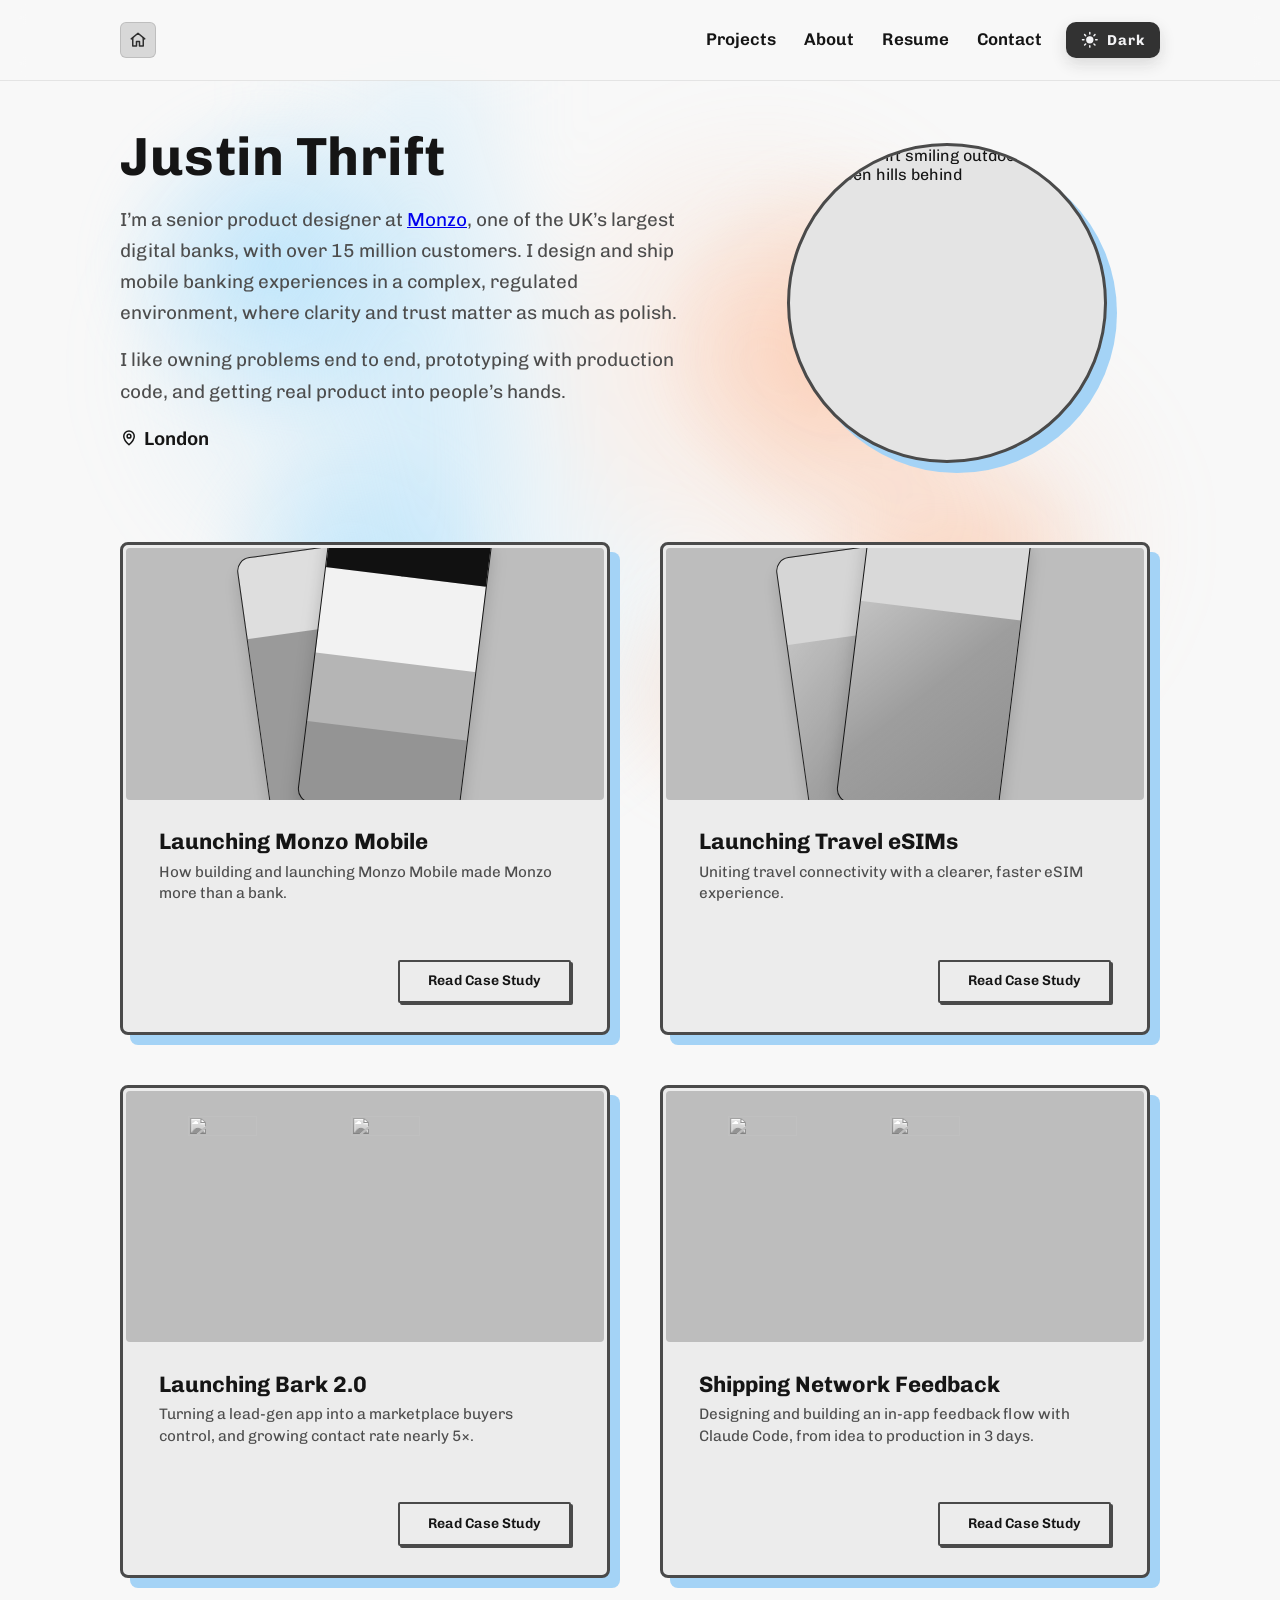
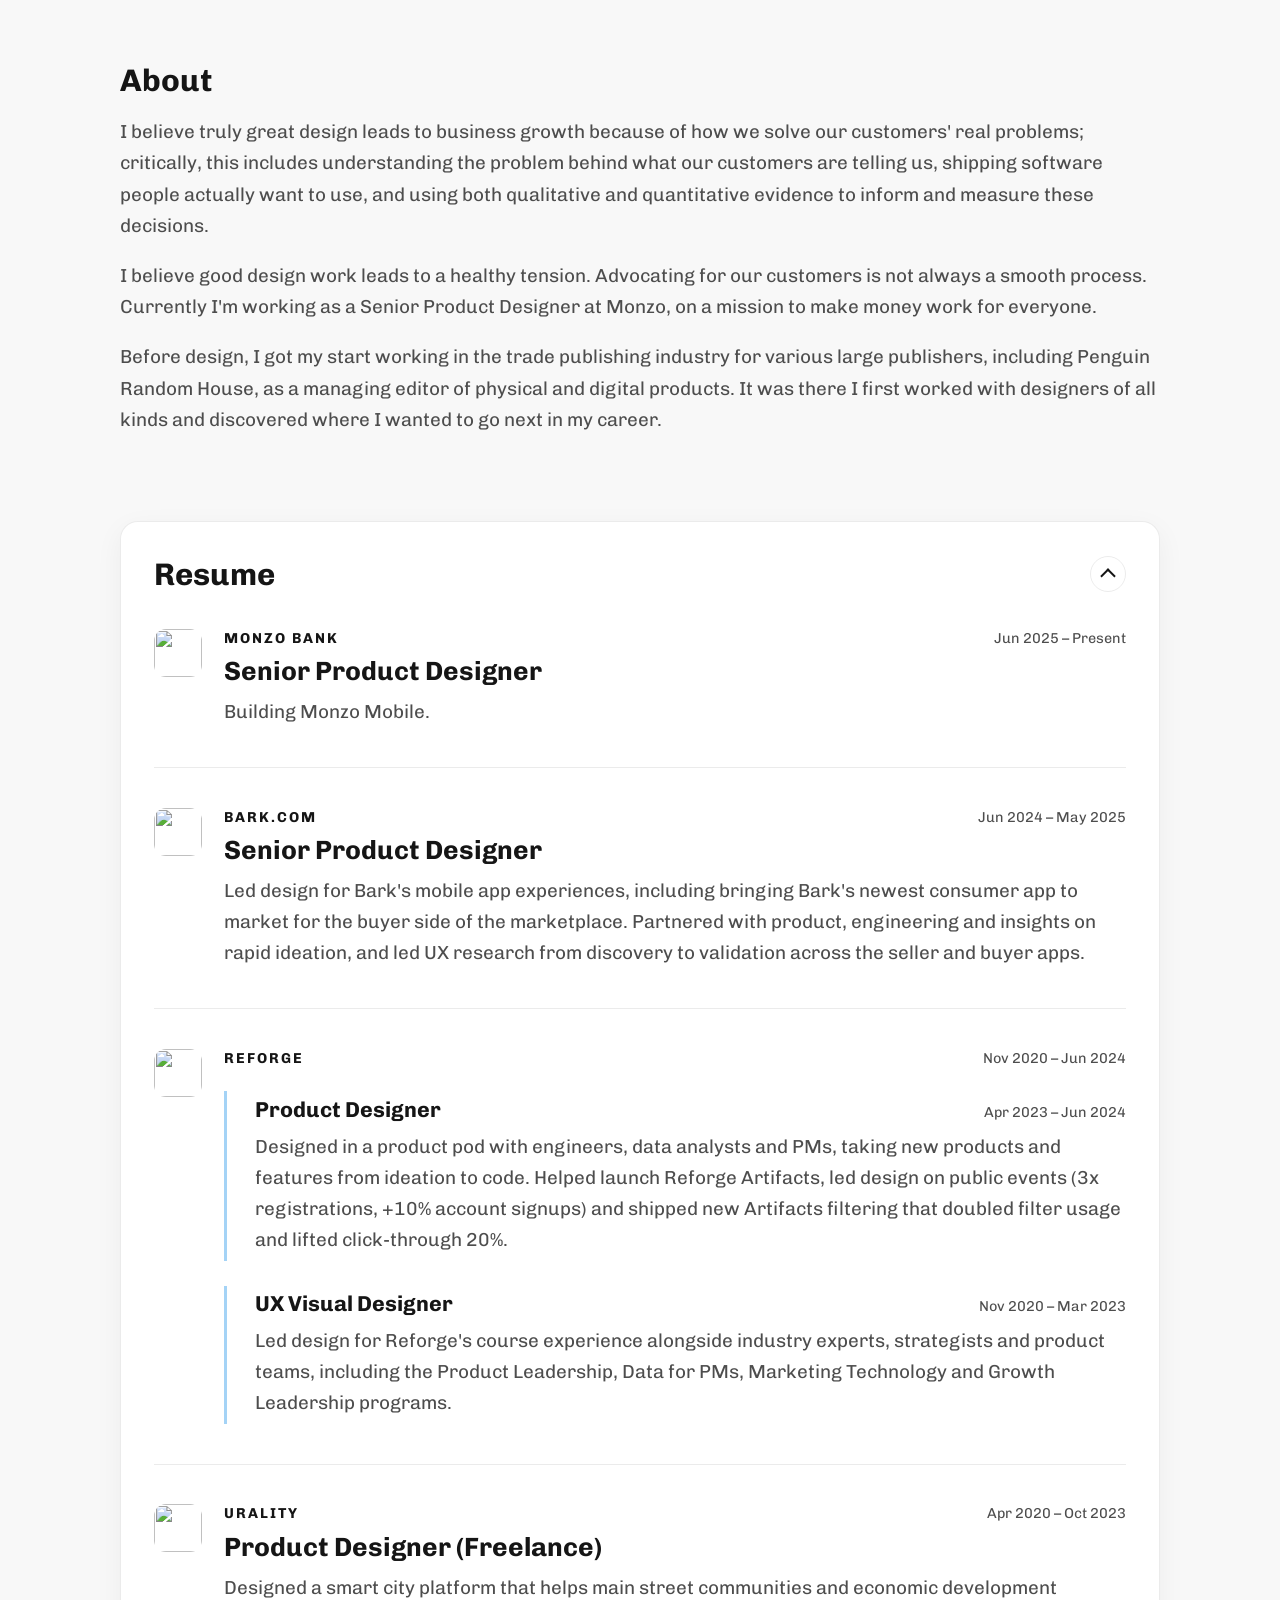
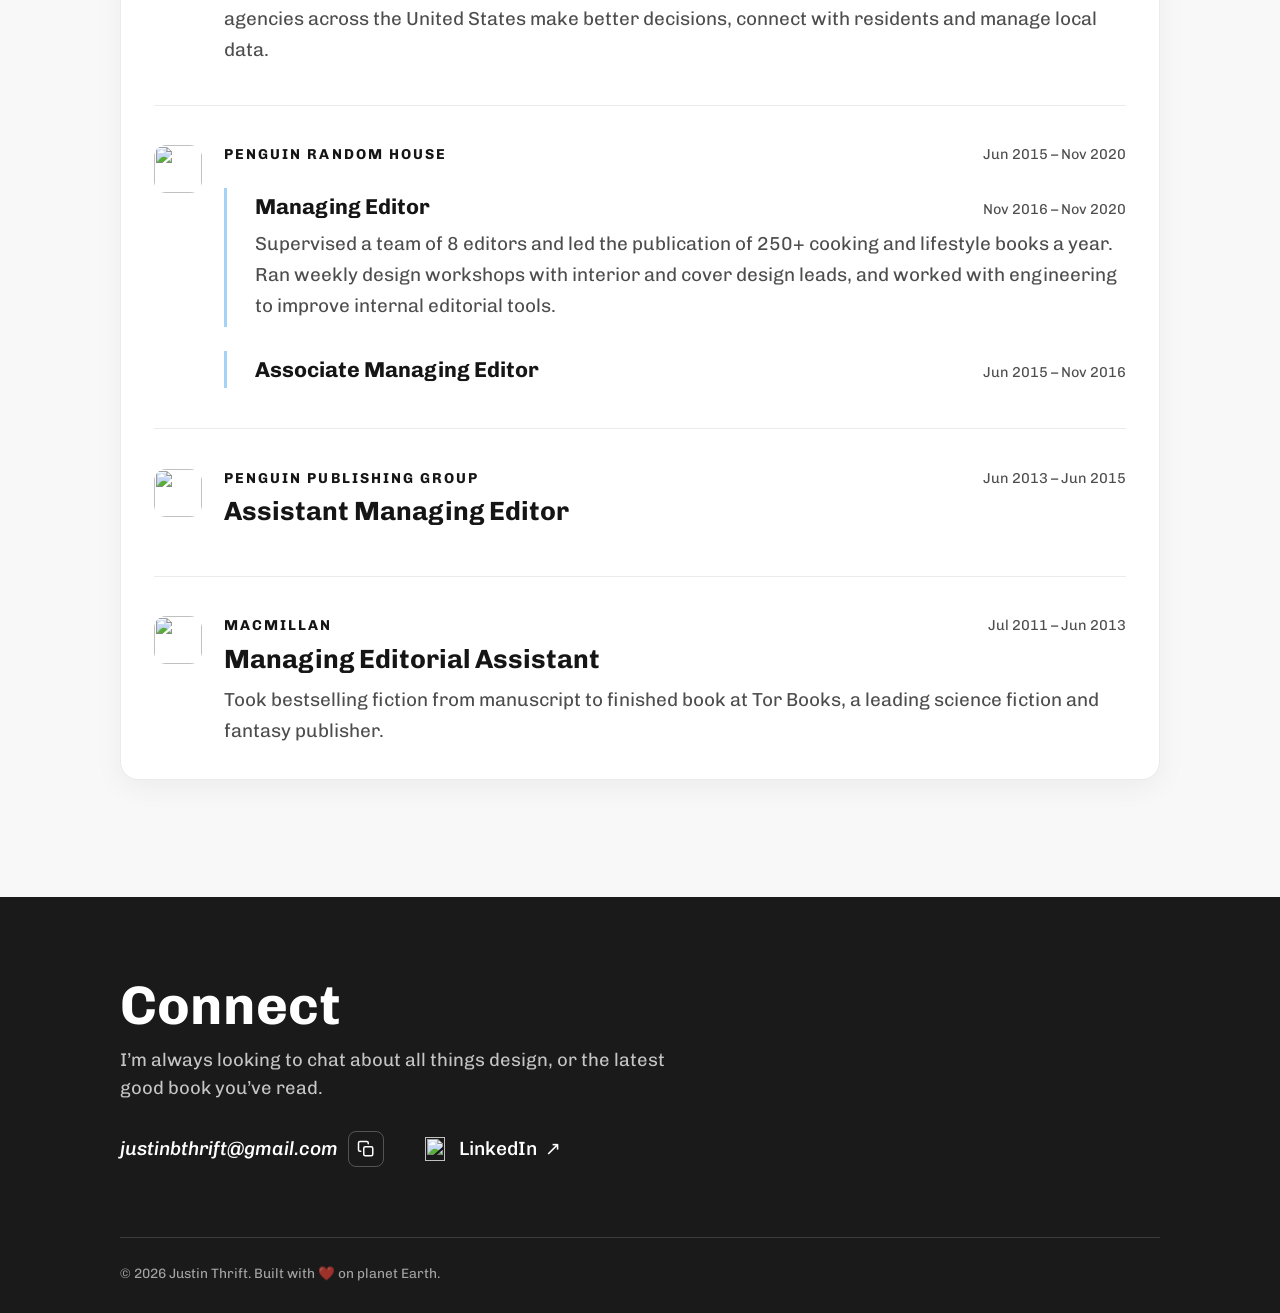
==== index.html @ a769b14f "Publish site" ====
<!DOCTYPE html>
<html lang="en">
<head>
    <meta charset="UTF-8">
    <meta name="viewport" content="width=device-width, initial-scale=1.0">
    <title>Justin Thrift | Portfolio</title>
    <link rel="canonical" href="https://justinthrift.design/">
    <script>
        if (window.location.hostname.startsWith("www.")) {
            window.location.replace(window.location.href.replace("www.", ""));
        }
    </script>
    <link rel="preconnect" href="https://fonts.googleapis.com">
    <link rel="preconnect" href="https://fonts.gstatic.com" crossorigin>
    <link href="https://fonts.googleapis.com/css2?family=Chivo:wght@300;400;500;700;900&display=swap" rel="stylesheet">
    <script src="scripts/theme.js"></script>
    <link rel="stylesheet" href="styles.css">
</head>
<body class="home-page">
    <header class="site-header site-header--fixed">
        <div class="container site-header__inner">
            <a class="logo-mark" href="#top" aria-label="Justin Thrift home">
                <span class="logo-mark__square" aria-hidden="true">
                    <svg viewBox="0 0 24 24" width="18" height="18" fill="none" stroke="currentColor" stroke-width="2" stroke-linecap="round" stroke-linejoin="round">
                        <path d="M3 10.5 12 3l9 7.5"></path>
                        <path d="M5 9v11h5v-6h4v6h5V9"></path>
                    </svg>
                </span>
            </a>

            <div class="header-actions">
                <nav class="desktop-nav site-nav" aria-label="Primary">
                    <ul>
                        <li><a href="#projects">Projects</a></li>
                        <li><a href="#about">About</a></li>
                        <li><a href="#resume">Resume</a></li>
                        <li><a href="#contact">Contact</a></li>
                    </ul>
                </nav>

                <button class="theme-toggle" type="button" aria-label="Switch to dark mode">
                    <svg viewBox="0 0 24 24" aria-hidden="true" fill="none" stroke="currentColor" stroke-width="2" stroke-linecap="round">
                        <circle cx="12" cy="12" r="4"></circle>
                        <path d="M12 2v2M12 20v2M4.93 4.93l1.41 1.41M17.66 17.66l1.41 1.41M2 12h2M20 12h2M4.93 19.07l1.41-1.41M17.66 6.34l1.41-1.41"></path>
                    </svg>
                    <span class="theme-toggle__label theme-toggle__label--dark">Dark</span>
                    <span class="theme-toggle__label theme-toggle__label--light">Light</span>
                </button>

                <button class="menu-toggle" id="menu-toggle" aria-label="Open navigation menu" aria-expanded="false" aria-controls="mobile-nav">
                    <span class="line"></span>
                </button>
            </div>
        </div>
    </header>

    <nav class="mobile-nav site-nav" id="mobile-nav" aria-label="Mobile primary">
        <ul>
            <li><a href="#projects">Projects</a></li>
            <li><a href="#about">About</a></li>
            <li><a href="#resume">Resume</a></li>
            <li><a href="#contact">Contact</a></li>
        </ul>
    </nav>

    <main id="top">
        <section class="hero" aria-labelledby="hero-heading">
            <div class="container hero__inner">
                <div class="hero__copy">
                    <h1 id="hero-heading">Justin Thrift</h1>
                    <p>I’m a senior product designer at <a href="https://monzo.com/" target="_blank" rel="noopener noreferrer">Monzo</a>, one of the UK’s largest digital banks, with over 15 million customers. I design and ship mobile banking experiences in a complex, regulated environment, where clarity and trust matter as much as polish.</p>
                    <p>I like owning problems end to end, prototyping with production code, and getting real product into people’s hands.</p>
                    <p class="hero__location">
                        <svg viewBox="0 0 24 24" width="18" height="18" aria-hidden="true" fill="none" stroke="currentColor" stroke-width="2" stroke-linecap="round" stroke-linejoin="round">
                            <path d="M12 21s-7-6.2-7-11.5a7 7 0 0 1 14 0C19 14.8 12 21 12 21Z"></path>
                            <circle cx="12" cy="9.5" r="2.5"></circle>
                        </svg>
                        London
                    </p>
                </div>
                <div class="hero__media">
                    <img class="hero__avatar" src="images/justin-thrift.jpg" width="720" height="720" alt="Justin Thrift smiling outdoors in a cap, with green hills behind">
                </div>
            </div>
        </section>

        <section class="section projects-section" id="projects" aria-labelledby="projects-heading">
            <div class="container">
                <h2 id="projects-heading" class="visually-hidden">Projects</h2>
                <div class="cards-grid">
                    <a class="study-card" href="case-studies/monzo-mobile.html">
                        <div class="study-card__media">
                            <div class="study-card__visual" aria-hidden="true">
                                <span class="study-card__device study-card__device--back"></span>
                                <span class="study-card__device study-card__device--front"></span>
                            </div>
                        </div>
                        <div class="study-card__body">
                            <div class="study-card__copy">
                                <h3>Launching Monzo Mobile</h3>
                                <p>How building and launching Monzo Mobile made Monzo more than a bank.</p>
                            </div>
                            <span class="study-card__cta">Read Case Study</span>
                        </div>
                    </a>

                    <a class="study-card" href="case-studies/travel-esims.html">
                        <div class="study-card__media">
                            <div class="study-card__visual" aria-hidden="true">
                                <span class="study-card__device study-card__device--back"></span>
                                <span class="study-card__device study-card__device--front"></span>
                            </div>
                        </div>
                        <div class="study-card__body">
                            <div class="study-card__copy">
                                <h3>Launching Travel eSIMs</h3>
                                <p>Uniting travel connectivity with a clearer, faster eSIM experience.</p>
                            </div>
                            <span class="study-card__cta">Read Case Study</span>
                        </div>
                    </a>

                    <a class="study-card" href="case-studies/bark-2-0.html">
                        <div class="study-card__media">
                            <div class="study-card__visual" aria-hidden="true">
                                <img class="study-card__phone study-card__phone--left" src="images/bark/card-phone-home.png" width="480" height="982" alt="" loading="lazy">
                                <img class="study-card__phone study-card__phone--right" src="images/bark/card-phone-profile.png" width="480" height="982" alt="" loading="lazy">
                            </div>
                        </div>
                        <div class="study-card__body">
                            <div class="study-card__copy">
                                <h3>Launching Bark 2.0</h3>
                                <p>Turning a lead-gen app into a marketplace buyers control, and growing contact rate nearly 5×.</p>
                            </div>
                            <span class="study-card__cta">Read Case Study</span>
                        </div>
                    </a>

                    <a class="study-card" href="case-studies/network-feedback.html">
                        <div class="study-card__media">
                            <div class="study-card__visual" aria-hidden="true">
                                <img class="study-card__phone study-card__phone--left" src="images/network-feedback/phone-1.webp" width="978" height="2000" alt="" loading="lazy">
                                <img class="study-card__phone study-card__phone--right" src="images/network-feedback/phone-3.webp" width="978" height="2000" alt="" loading="lazy">
                            </div>
                        </div>
                        <div class="study-card__body">
                            <div class="study-card__copy">
                                <h3>Shipping Network Feedback</h3>
                                <p>Designing and building an in-app feedback flow with Claude Code, from idea to production in 3 days.</p>
                            </div>
                            <span class="study-card__cta">Read Case Study</span>
                        </div>
                    </a>
                </div>
            </div>
        </section>

        <section class="section content-section" id="about" aria-labelledby="about-heading">
            <div class="container">
                <article class="content-panel">
                    <h2 id="about-heading">About</h2>
                    <p>I believe truly great design leads to business growth because of how we solve our customers' real problems; critically, this includes understanding the problem behind what our customers are telling us, shipping software people actually want to use, and using both qualitative and quantitative evidence to inform and measure these decisions.</p>
                    <p>I believe good design work leads to a healthy tension. Advocating for our customers is not always a smooth process. Currently I'm working as a Senior Product Designer at Monzo, on a mission to make money work for everyone.</p>
                    <p>Before design, I got my start working in the trade publishing industry for various large publishers, including Penguin Random House, as a managing editor of physical and digital products. It was there I first worked with designers of all kinds and discovered where I wanted to go next in my career.</p>
                </article>
            </div>
        </section>

        <section class="section content-section" id="resume" aria-labelledby="resume-heading">
            <div class="container">
                <details class="content-panel content-panel--boxed resume-panel" open>
                    <summary class="resume-panel__toggle">
                        <h2 id="resume-heading">Resume</h2>
                        <span class="resume-panel__chevron" aria-hidden="true"></span>
                    </summary>

                    <div class="resume">
                        <div class="resume-company">
                            <img class="resume-company__logo" src="images/logos/monzo.jpg" width="112" height="112" alt="" loading="lazy">
                            <div class="resume-row">
                                <span class="resume-company__name">Monzo Bank</span>
                                <span class="resume-dates">Jun 2025 – Present</span>
                            </div>
                            <h3 class="resume-title">Senior Product Designer</h3>
                            <p class="resume-desc">Building Monzo Mobile.</p>
                        </div>

                        <div class="resume-company">
                            <img class="resume-company__logo" src="images/logos/bark.jpg" width="112" height="112" alt="" loading="lazy">
                            <div class="resume-row">
                                <span class="resume-company__name">Bark.com</span>
                                <span class="resume-dates">Jun 2024 – May 2025</span>
                            </div>
                            <h3 class="resume-title">Senior Product Designer</h3>
                            <p class="resume-desc">Led design for Bark's mobile app experiences, including bringing Bark's newest consumer app to market for the buyer side of the marketplace. Partnered with product, engineering and insights on rapid ideation, and led UX research from discovery to validation across the seller and buyer apps.</p>
                        </div>

                        <div class="resume-company">
                            <img class="resume-company__logo" src="images/logos/reforge.jpg" width="112" height="112" alt="" loading="lazy">
                            <div class="resume-row">
                                <span class="resume-company__name">Reforge</span>
                                <span class="resume-dates">Nov 2020 – Jun 2024</span>
                            </div>
                            <div class="resume-role">
                                <div class="resume-row">
                                    <h3 class="resume-title">Product Designer</h3>
                                    <span class="resume-dates">Apr 2023 – Jun 2024</span>
                                </div>
                                <p class="resume-desc">Designed in a product pod with engineers, data analysts and PMs, taking new products and features from ideation to code. Helped launch Reforge Artifacts, led design on public events (3x registrations, +10% account signups) and shipped new Artifacts filtering that doubled filter usage and lifted click-through 20%.</p>
                            </div>
                            <div class="resume-role">
                                <div class="resume-row">
                                    <h3 class="resume-title">UX Visual Designer</h3>
                                    <span class="resume-dates">Nov 2020 – Mar 2023</span>
                                </div>
                                <p class="resume-desc">Led design for Reforge's course experience alongside industry experts, strategists and product teams, including the Product Leadership, Data for PMs, Marketing Technology and Growth Leadership programs.</p>
                            </div>
                        </div>

                        <div class="resume-company">
                            <img class="resume-company__logo" src="images/logos/urality.jpg" width="112" height="112" alt="" loading="lazy">
                            <div class="resume-row">
                                <span class="resume-company__name">Urality</span>
                                <span class="resume-dates">Apr 2020 – Oct 2023</span>
                            </div>
                            <h3 class="resume-title">Product Designer (Freelance)</h3>
                            <p class="resume-desc">Designed a smart city platform that helps main street communities and economic development agencies across the United States make better decisions, connect with residents and manage local data.</p>
                        </div>

                        <div class="resume-company">
                            <img class="resume-company__logo" src="images/logos/penguin-random-house.jpg" width="112" height="112" alt="" loading="lazy">
                            <div class="resume-row">
                                <span class="resume-company__name">Penguin Random House</span>
                                <span class="resume-dates">Jun 2015 – Nov 2020</span>
                            </div>
                            <div class="resume-role">
                                <div class="resume-row">
                                    <h3 class="resume-title">Managing Editor</h3>
                                    <span class="resume-dates">Nov 2016 – Nov 2020</span>
                                </div>
                                <p class="resume-desc">Supervised a team of 8 editors and led the publication of 250+ cooking and lifestyle books a year. Ran weekly design workshops with interior and cover design leads, and worked with engineering to improve internal editorial tools.</p>
                            </div>
                            <div class="resume-role">
                                <div class="resume-row">
                                    <h3 class="resume-title">Associate Managing Editor</h3>
                                    <span class="resume-dates">Jun 2015 – Nov 2016</span>
                                </div>
                            </div>
                        </div>

                        <div class="resume-company">
                            <img class="resume-company__logo" src="images/logos/penguin-random-house.jpg" width="112" height="112" alt="" loading="lazy">
                            <div class="resume-row">
                                <span class="resume-company__name">Penguin Publishing Group</span>
                                <span class="resume-dates">Jun 2013 – Jun 2015</span>
                            </div>
                            <h3 class="resume-title">Assistant Managing Editor</h3>
                        </div>

                        <div class="resume-company">
                            <img class="resume-company__logo" src="images/logos/macmillan.jpg" width="112" height="112" alt="" loading="lazy">
                            <div class="resume-row">
                                <span class="resume-company__name">Macmillan</span>
                                <span class="resume-dates">Jul 2011 – Jun 2013</span>
                            </div>
                            <h3 class="resume-title">Managing Editorial Assistant</h3>
                            <p class="resume-desc">Took bestselling fiction from manuscript to finished book at Tor Books, a leading science fiction and fantasy publisher.</p>
                        </div>
                    </div>
                </details>
            </div>
        </section>
    </main>

    <footer class="site-footer" id="contact">
        <div class="container site-footer__inner">
            <div class="site-footer__main">
                <h2 class="site-footer__heading">Connect</h2>
                <p class="site-footer__intro">I’m always looking to chat about all things design, or the latest good book you’ve read.</p>
                <div class="site-footer__links">
                    <div class="site-footer__email-row">
                        <span class="site-footer__email">justinbthrift@gmail.com</span>
                        <button type="button" class="site-footer__copy" data-copy="justinbthrift@gmail.com" aria-label="Copy email address">
                            <svg class="site-footer__copy-icon" viewBox="0 0 24 24" width="18" height="18" aria-hidden="true" fill="none" stroke="currentColor" stroke-width="2" stroke-linecap="round" stroke-linejoin="round">
                                <rect x="9" y="9" width="12" height="12" rx="2"></rect>
                                <path d="M5 15H4a2 2 0 0 1-2-2V4a2 2 0 0 1 2-2h9a2 2 0 0 1 2 2v1"></path>
                            </svg>
                            <svg class="site-footer__check-icon" viewBox="0 0 24 24" width="18" height="18" aria-hidden="true" fill="none" stroke="currentColor" stroke-width="2.5" stroke-linecap="round" stroke-linejoin="round">
                                <path d="M20 6 9 17l-5-5"></path>
                            </svg>
                        </button>
                        <span class="site-footer__copy-status" role="status" aria-live="polite"></span>
                    </div>
                    <a class="site-footer__linkedin" href="https://www.linkedin.com/in/justinthrift/" target="_blank" rel="noopener noreferrer"><img class="site-footer__linkedin-logo" src="images/linkedin-logo.png" width="201" height="185" alt="">LinkedIn <span aria-hidden="true">↗</span></a>
                </div>
            </div>
            <p class="site-footer__legal">© 2026 Justin Thrift. Built with <span aria-label="love">❤️</span> on planet Earth.</p>
        </div>
    </footer>

    <script src="scripts/navigation.js"></script>
    <script src="scripts/resume-panel.js"></script>
    <script src="scripts/footer.js"></script>
</body>
</html>
---- styles.css ----
* {
    margin: 0;
    padding: 0;
    box-sizing: border-box;
}

:root {
    --bg: #F8F8F8;
    --text: #151515;
    --muted: #4d4d4d;
    --line: rgba(0, 0, 0, 0.08);
    --panel: rgba(255, 255, 255, 0.7);
    --panel-strong: rgba(255, 255, 255, 0.9);
    --brand-blue: #97D9FF;
    --brand-orange: #FFB187;
    --card-shadow-blue: #a4d3f6;
    --card-stroke: #4a4a4a;
    --card-media-hover: #f27aa8;
    --card-body: #ececec;
    /* Shared page width: side gutter grows with the viewport, content caps at 1040px */
    --page-width: min(1040px, calc(100% - 2 * clamp(1.25rem, 6vw, 6rem)));
    /* One text width for case study titles, headings and body copy */
    --case-measure: 50rem;
}

/* Dark theme: set by scripts/theme.js as data-theme="dark" on <html> */
:root[data-theme="dark"] {
    color-scheme: dark;
    --bg: #353333;
    --text: #f3efec;
    --muted: #c4bdb8;
    --line: rgba(255, 255, 255, 0.12);
    --panel: rgba(255, 255, 255, 0.06);
    --panel-strong: rgba(255, 255, 255, 0.1);
}

/* Images with a light and a dark version: show the one that matches the theme.
   The dark version is lazy-loaded, so light-mode visitors never download it. */
:root:not([data-theme="dark"]) .theme-img--dark,
:root[data-theme="dark"] .theme-img--light {
    display: none;
}

/* Soften the background glow so it doesn't wash out the dark page */
:root[data-theme="dark"] body::before,
:root[data-theme="dark"] body::after {
    opacity: 0.45;
}

:root[data-theme="dark"] .site-header--fixed {
    background: rgba(53, 51, 51, 0.86);
}

:root[data-theme="dark"] .site-nav a:hover,
:root[data-theme="dark"] .site-nav a:focus-visible,
:root[data-theme="dark"] .menu-toggle:hover,
:root[data-theme="dark"] .menu-toggle:focus-visible {
    background-color: rgba(255, 255, 255, 0.08);
}

:root[data-theme="dark"] .site-nav a.active {
    color: var(--text);
    background-color: rgba(255, 255, 255, 0.1);
}

:root[data-theme="dark"] .mobile-nav {
    background: rgba(64, 61, 61, 0.97);
}

:root[data-theme="dark"] .mobile-nav a.active {
    background-color: rgba(255, 255, 255, 0.1);
}

:root[data-theme="dark"] .hero__copy p a,
:root[data-theme="dark"] .case-metric__value {
    color: var(--brand-blue);
}

/* Case study cards stay light, so they keep dark text */
:root[data-theme="dark"] .study-card {
    --text: #151515;
    --muted: #4d4d4d;
}

:root[data-theme="dark"] .content-panel--boxed {
    background: #403d3d;
    box-shadow: 0 8px 28px rgba(0, 0, 0, 0.25);
}

html {
    scroll-behavior: smooth;
    scroll-padding-top: 5.5rem;
}

body {
    font-family: "Chivo", -apple-system, BlinkMacSystemFont, "Segoe UI", sans-serif;
    color: var(--text);
    background-color: var(--bg);
    min-height: 100vh;
    overflow-x: hidden;
    position: relative;
}

body::before,
body::after {
    content: "";
    position: fixed;
    inset: 0;
    pointer-events: none;
    z-index: -1;
}

body::before {
    background:
        radial-gradient(circle, rgba(151, 217, 255, 0.48) 0%, rgba(151, 217, 255, 0) 68%) 8% 18% / 300px 300px no-repeat,
        radial-gradient(circle, rgba(151, 217, 255, 0.43) 0%, rgba(151, 217, 255, 0) 68%) 18% 74% / 260px 260px no-repeat,
        radial-gradient(circle, rgba(255, 177, 135, 0.46) 0%, rgba(255, 177, 135, 0) 70%) 72% 32% / 330px 330px no-repeat,
        radial-gradient(circle, rgba(255, 177, 135, 0.42) 0%, rgba(255, 177, 135, 0) 70%) 82% 78% / 285px 285px no-repeat,
        radial-gradient(circle, rgba(255, 177, 135, 0.28) 0%, rgba(255, 177, 135, 0) 72%) 58% 92% / 220px 220px no-repeat;
    filter: blur(18px);
    animation: ambient-drift-a 42s ease-in-out infinite alternate;
}

body::after {
    background:
        linear-gradient(
            90deg,
            rgba(151, 217, 255, 0) 0%,
            rgba(151, 217, 255, 0.11) 44%,
            rgba(151, 217, 255, 0.2) 57%,
            rgba(151, 217, 255, 0) 100%
        ) 24% 52% / 260px 84% no-repeat,
        radial-gradient(circle, rgba(151, 217, 255, 0.24) 0%, rgba(151, 217, 255, 0) 72%) 14% 34% / 420px 420px no-repeat,
        radial-gradient(circle, rgba(151, 217, 255, 0.2) 0%, rgba(151, 217, 255, 0) 72%) 28% 86% / 360px 360px no-repeat,
        radial-gradient(circle, rgba(255, 177, 135, 0.24) 0%, rgba(255, 177, 135, 0) 72%) 68% 28% / 430px 430px no-repeat,
        radial-gradient(circle, rgba(255, 177, 135, 0.2) 0%, rgba(255, 177, 135, 0) 74%) 88% 72% / 390px 390px no-repeat;
    filter: blur(30px);
    animation: ambient-drift-b 55s ease-in-out infinite alternate;
}

@keyframes ambient-drift-a {
    from {
        transform: translate3d(-0.4%, 0.25%, 0) scale(1);
    }

    to {
        transform: translate3d(0.45%, -0.35%, 0) scale(1.02);
    }
}

@keyframes ambient-drift-b {
    from {
        transform: translate3d(0.28%, 0.22%, 0) scale(1);
    }

    to {
        transform: translate3d(-0.3%, -0.24%, 0) scale(1.018);
    }
}

a,
button {
    cursor: pointer;
}

.site-header {
    position: relative;
    z-index: 1000;
    display: flex;
    align-items: center;
    justify-content: space-between;
    gap: 1rem;
    padding: clamp(1rem, 0.75rem + 0.8vw, 1.35rem) clamp(1.4rem, 1rem + 2.1vw, 2.35rem);
}

.site-header:has(.site-header__inner) {
    display: block;
    padding-inline: 0;
}

/* One header width on every page, matching the home page layout.
   Extra specificity beats page-level .container overrides. */
.site-header .container.site-header__inner {
    width: var(--page-width);
}

.site-header__inner {
    display: flex;
    align-items: center;
    justify-content: space-between;
    gap: 1rem;
}

.site-header--fixed {
    position: fixed;
    top: 0;
    left: 0;
    right: 0;
    background: rgba(248, 248, 248, 0.86);
    border-bottom: 1px solid var(--line);
    backdrop-filter: blur(12px);
}

.brand {
    text-decoration: none;
    color: var(--text);
    font-size: 45px;
    font-weight: 700;
    letter-spacing: -0.01em;
}

.logo-mark {
    display: inline-flex;
    align-items: center;
    justify-content: center;
    text-decoration: none;
    flex-shrink: 0;
}

.logo-mark__square {
    display: grid;
    place-items: center;
    color: #2f2f2f;
    width: 2.25rem;
    height: 2.25rem;
    border-radius: 6px;
    background: #d8d8d8;
    border: 1px solid rgba(0, 0, 0, 0.12);
}

.header-actions {
    display: flex;
    align-items: center;
    gap: 0.75rem;
    margin-left: auto;
}

.site-nav ul {
    list-style: none;
    display: flex;
    align-items: center;
    gap: 0.25rem;
}

.site-nav a {
    text-decoration: none;
    color: var(--text);
    font-size: 20px;
    font-weight: 600;
    line-height: 1;
    padding: 12px 14px;
    border-radius: 10px;
    transition: background-color 0.2s ease, color 0.2s ease;
}

.site-nav a:hover,
.site-nav a:focus-visible {
    background-color: rgba(0, 0, 0, 0.06);
    outline: none;
}

.site-nav a.active {
    color: #111;
    background-color: rgba(0, 0, 0, 0.075);
}

.desktop-nav {
    display: flex;
}

.desktop-nav a {
    font-size: 17px;
    font-weight: 600;
    padding: 10px 12px;
}

.theme-toggle {
    display: inline-flex;
    align-items: center;
    gap: 0.55rem;
    flex-shrink: 0;
    padding: 0.6rem 0.95rem;
    border: 0;
    border-radius: 10px;
    background: #323232;
    color: #f3f3f5;
    font: inherit;
    font-size: 0.9rem;
    font-weight: 700;
    letter-spacing: 0.06em;
    line-height: 1;
    white-space: nowrap;
    box-shadow: 0 6px 16px rgba(21, 21, 21, 0.14);
    transition: background-color 0.2s ease, color 0.2s ease, opacity 0.2s ease;
}

:root[data-theme="dark"] .theme-toggle {
    background: #d4d4d4;
    color: #2f2f2f;
    box-shadow: none;
}

.theme-toggle:hover {
    opacity: 0.88;
}

.theme-toggle:focus-visible {
    outline: 2px solid var(--brand-blue);
    outline-offset: 2px;
}

.theme-toggle svg {
    width: 1.2rem;
    height: 1.2rem;
    flex-shrink: 0;
}

/* The label names the mode you'll switch to */
.theme-toggle__label--light,
:root[data-theme="dark"] .theme-toggle__label--dark {
    display: none;
}

:root[data-theme="dark"] .theme-toggle__label--light {
    display: inline;
}

@media (max-width: 560px) {
    /* Icon only on small screens */
    .theme-toggle {
        padding: 0.6rem;
    }

    .theme-toggle__label--dark,
    .theme-toggle__label--light,
    :root[data-theme="dark"] .theme-toggle__label--light {
        display: none;
    }
}


.theme-toggle svg {
    width: 1.1rem;
    height: 1.1rem;
    fill: currentColor;
}

.menu-toggle {
    border: 0;
    background: transparent;
    width: 3rem;
    height: 3rem;
    border-radius: 8px;
    display: none;
    align-items: center;
    justify-content: center;
    position: relative;
}

.menu-toggle:hover,
.menu-toggle:focus-visible {
    background-color: rgba(0, 0, 0, 0.06);
    outline: none;
}

.menu-toggle .line,
.menu-toggle::before,
.menu-toggle::after {
    content: "";
    position: absolute;
    width: 2.2rem;
    height: 3px;
    border-radius: 999px;
    background-color: var(--text);
    transition: transform 0.25s ease, opacity 0.25s ease;
}

.menu-toggle::before {
    transform: translateY(-0.56rem);
}

.menu-toggle::after {
    transform: translateY(0.56rem);
}

.menu-toggle[aria-expanded="true"] .line {
    opacity: 0;
}

.menu-toggle[aria-expanded="true"]::before {
    transform: rotate(45deg);
}

.menu-toggle[aria-expanded="true"]::after {
    transform: rotate(-45deg);
}

.mobile-nav {
    display: none;
    position: fixed;
    top: 72px;
    right: 12px;
    width: min(280px, calc(100vw - 24px));
    background: rgba(255, 255, 255, 0.92);
    border: 1px solid var(--line);
    border-radius: 14px;
    box-shadow: 0 14px 34px rgba(0, 0, 0, 0.11);
    backdrop-filter: blur(10px);
    opacity: 0;
    transform: translateY(-10px);
    pointer-events: none;
    transition: opacity 0.24s ease, transform 0.24s ease;
    z-index: 999;
}

.mobile-nav.is-open {
    opacity: 1;
    transform: translateY(0);
    pointer-events: auto;
}

.mobile-nav ul {
    display: grid;
    gap: 4px;
    padding: 8px;
}

.mobile-nav li {
    list-style: none;
}

.mobile-nav a {
    display: block;
    width: 100%;
    font-size: 18px;
    font-weight: 700;
    line-height: 1.15;
    border-radius: 10px;
    padding: 10px 12px;
}

.mobile-nav a.active {
    background-color: rgba(0, 0, 0, 0.08);
}

.paper {
    padding-top: clamp(1.4rem, 0.9rem + 1.4vw, 2.8rem);
    padding-bottom: clamp(2rem, 6vw, 5rem);
}

.container {
    width: min(980px, calc(100% - 2rem));
    margin-inline: auto;
}

h1 {
    font-size: clamp(2rem, 1.6rem + 2.2vw, 3.6rem);
    line-height: 1.1;
    margin-bottom: 1.25rem;
    letter-spacing: 0.01em;
}

h2 {
    font-size: clamp(1.35rem, 1.15rem + 1vw, 2.1rem);
    line-height: 1.25;
    margin-bottom: 0.8rem;
}

p {
    color: var(--muted);
    font-size: clamp(1rem, 0.92rem + 0.35vw, 1.18rem);
    line-height: 1.65;
    max-width: 64ch;
    margin-bottom: 1.2rem;
}

.paper a:not(.card-link):not(.brand):not(.linkedin-link) {
    color: var(--text);
    text-underline-offset: 0.18em;
    text-decoration-thickness: 0.08em;
}

.cards-stack,
.cards-grid {
    margin-top: 0;
}

.cards-stack {
    display: grid;
    gap: 1rem;
    max-width: 700px;
}

.cards-grid {
    display: grid;
    grid-template-columns: repeat(2, minmax(0, 1fr));
    gap: clamp(1.4rem, 1rem + 1.4vw, 2rem);
}

.projects-section .cards-grid {
    width: 100%;
    /* Wider gutters make the cards a little smaller while the grid still
       spans the full content width */
    gap: clamp(1.75rem, 1rem + 2.6vw, 3.5rem);
    /* Room for the hard blue offset shadow so edges stay aligned */
    padding-right: 10px;
    padding-bottom: 12px;
}

.card-link {
    display: block;
    width: 100%;
    text-decoration: none;
    color: inherit;
}

.index-card {
    height: 100%;
    border: 1px solid var(--line);
    border-radius: 18px;
    background: #fff;
    box-shadow: 0 8px 28px rgba(21, 21, 21, 0.06);
    padding: clamp(1.25rem, 1rem + 0.9vw, 2rem);
    transition: transform 0.25s ease, box-shadow 0.25s ease;
}

.card-link:hover .index-card,
.card-link:focus-visible .index-card {
    transform: translateY(-3px);
    box-shadow: 0 16px 34px rgba(21, 21, 21, 0.1);
}

.index-card h2,
.index-card h3 {
    margin-bottom: 0.65rem;
    font-size: clamp(1.15rem, 1.05rem + 0.55vw, 1.6rem);
    color: var(--text);
    line-height: 1.25;
}

.index-card p {
    font-size: 1rem;
    margin-bottom: 0;
    max-width: none;
}

.study-card {
    position: relative;
    z-index: 0;
    display: flex;
    flex-direction: column;
    aspect-ratio: 1 / 1;
    width: 100%;
    text-decoration: none;
    color: inherit;
    background: var(--card-body);
    border: 3px solid var(--card-stroke);
    border-radius: 8px;
    /* Hard, unblurred offset shadow that sits outside the stroke */
    box-shadow: 10px 10px 0 0 var(--card-shadow-blue);
    transition: transform 0.25s ease, box-shadow 0.25s ease;
}

.study-card:hover,
.study-card:focus-visible {
    transform: translate(-2px, -4px);
    box-shadow: 12px 14px 0 0 var(--card-shadow-blue);
    outline: none;
}

.study-card__media {
    position: relative;
    flex: 1 1 52%;
    min-height: 0;
    margin: 3px 3px 0;
    background: #bdbdbd;
    overflow: hidden;
    border-radius: 4px;
    transition: background-color 0.28s ease;
}

.study-card:hover .study-card__media,
.study-card:focus-visible .study-card__media {
    background: var(--card-media-hover);
}

.study-card__visual {
    position: absolute;
    inset: 0;
    display: grid;
    place-items: center;
    filter: grayscale(1);
    transition: filter 0.28s ease;
}

.study-card:hover .study-card__visual,
.study-card:focus-visible .study-card__visual {
    filter: grayscale(0);
}

.study-card__device {
    position: absolute;
    width: 34%;
    aspect-ratio: 9 / 16;
    border: 1.5px solid var(--text);
    border-radius: 14px;
    box-shadow: 0 10px 18px rgba(0, 0, 0, 0.18);
    background:
        linear-gradient(180deg, #ffe566 0 28%, transparent 28%),
        linear-gradient(90deg, #4da3ff 0 45%, #ff8f6b 45% 72%, #7d5cff 72%);
    background-color: #f4f4f4;
}

/* Real app screenshots in place of the placeholder phones.
   They inherit the card's black-and-white filter and turn to colour on hover. */
.study-card__device--image {
    display: block;
    height: auto;
    aspect-ratio: 325 / 722;
    object-fit: cover;
    object-position: top;
    background: #fff;
}

/* Two large, upright phones side by side, cropped by the bottom of the
   card image. Uses the transparent phone exports (978 x 2000). */
.study-card__phone {
    position: absolute;
    top: 10%;
    width: 38%;
    height: auto;
}

.study-card__phone--left {
    left: 13%;
    z-index: 1;
}

/* Overlaps the left phone slightly and sits on top */
.study-card__phone--right {
    left: 47%;
    z-index: 2;
}

.study-card__device--back {
    transform: translate(-18%, 6%) rotate(-8deg);
    opacity: 0.92;
}

.study-card__device--front {
    transform: translate(18%, -2%) rotate(7deg);
    background:
        linear-gradient(180deg, #111 0 18%, transparent 18%),
        linear-gradient(180deg, transparent 18%, #fff6a8 18% 48%, #67c5ff 48% 72%, #ff7a59 72%);
}

.study-card:nth-child(2) .study-card__device {
    background:
        linear-gradient(180deg, #9be7ff 0 30%, transparent 30%),
        linear-gradient(135deg, #ffd36b, #ff7eb6 55%, #7b8cff);
}

.study-card:nth-child(3) .study-card__device {
    background:
        linear-gradient(180deg, #14233a 0 22%, transparent 22%),
        linear-gradient(160deg, #97d9ff, #ffb187 60%, #14233a);
}

.study-card:nth-child(4) .study-card__device {
    background:
        linear-gradient(180deg, #222 0 20%, transparent 20%),
        linear-gradient(120deg, #b8f2c0, #7ad7ff 50%, #d4a1ff);
}

.study-card__body {
    flex: 1 1 48%;
    min-height: 0;
    display: flex;
    flex-direction: column;
    justify-content: space-between;
    gap: 0.85rem;
    padding: clamp(1.1rem, 0.7rem + 1.4vw, 2rem) clamp(1.1rem, 0.5rem + 2.2vw, 2.75rem);
}

.study-card__copy h3 {
    margin: 0 0 0.45rem;
    font-size: clamp(1.1rem, 0.98rem + 0.55vw, 1.4rem);
    font-weight: 700;
    line-height: 1.15;
    color: var(--text);
}

.study-card__copy p {
    margin: 0;
    max-width: none;
    color: var(--muted);
    font-size: clamp(0.82rem, 0.76rem + 0.25vw, 0.95rem);
    line-height: 1.4;
}

.study-card__cta {
    align-self: flex-end;
    display: inline-flex;
    align-items: center;
    justify-content: center;
    padding: 0.8rem 1.75rem;
    border: 2px solid var(--card-stroke);
    border-radius: 2px;
    background: var(--card-body);
    color: var(--text);
    font-size: 0.875rem;
    font-weight: 600;
    line-height: 1;
    white-space: nowrap;
    box-shadow: 2px 2px 0 0 var(--card-stroke);
    transition: background-color 0.28s ease, transform 0.28s ease;
}

.study-card:hover .study-card__cta,
.study-card:focus-visible .study-card__cta {
    background: var(--card-shadow-blue);
}

.paper.contact-page .container {
    min-height: calc(100vh - 8.5rem);
    display: flex;
    flex-direction: column;
    align-items: flex-start;
    justify-content: center;
}

.paper.contact-page h1 {
    font-size: clamp(1.6rem, 1.35rem + 1.2vw, 2.5rem);
}

.linkedin-link {
    display: inline-block;
    margin-top: 1.3rem;
}

.linkedin-logo {
    display: block;
    width: auto;
    height: 2.8rem;
}

@media (max-width: 900px) {
    .desktop-nav {
        display: none;
    }

    .menu-toggle {
        display: inline-flex;
    }

    .mobile-nav {
        display: block;
    }

    .brand {
        font-size: 32px;
    }

    .container {
        width: min(980px, calc(100% - 2.5rem));
    }
}

@media (max-width: 640px) {
    .cards-grid {
        grid-template-columns: 1fr;
    }

    .projects-section .cards-grid {
        width: 100%;
        gap: 2rem;
    }
}

@media (max-width: 1200px) {
    .site-header {
        padding-inline: clamp(1.2rem, 2.6vw, 2rem);
    }

    .brand {
        font-size: 36px;
    }

    .container {
        width: min(980px, calc(100% - 3rem));
    }
}

@media (max-width: 560px) {
    .brand {
        font-size: 28px;
    }

    .menu-toggle {
        width: 2.6rem;
        height: 2.6rem;
    }

    .menu-toggle .line,
    .menu-toggle::before,
    .menu-toggle::after {
        width: 2rem;
        height: 3px;
    }

    .menu-toggle::before {
        transform: translateY(-0.48rem);
    }

    .menu-toggle::after {
        transform: translateY(0.48rem);
    }

    .mobile-nav {
        top: 70px;
    }

    .mobile-nav a {
        font-size: 17px;
    }
}

@media (min-width: 700px) {
    body::before {
        background:
            radial-gradient(circle, rgba(151, 217, 255, 0.5) 0%, rgba(151, 217, 255, 0) 68%) 10% 16% / 360px 360px no-repeat,
            radial-gradient(circle, rgba(151, 217, 255, 0.4) 0%, rgba(151, 217, 255, 0) 68%) 20% 72% / 320px 320px no-repeat,
            radial-gradient(circle, rgba(255, 177, 135, 0.48) 0%, rgba(255, 177, 135, 0) 70%) 72% 30% / 380px 380px no-repeat,
            radial-gradient(circle, rgba(255, 177, 135, 0.42) 0%, rgba(255, 177, 135, 0) 70%) 84% 76% / 340px 340px no-repeat,
            radial-gradient(circle, rgba(255, 177, 135, 0.24) 0%, rgba(255, 177, 135, 0) 72%) 58% 88% / 260px 260px no-repeat;
    }

    body::after {
        background:
            linear-gradient(
                90deg,
                rgba(151, 217, 255, 0) 0%,
                rgba(151, 217, 255, 0.12) 44%,
                rgba(151, 217, 255, 0.2) 57%,
                rgba(151, 217, 255, 0) 100%
            ) 25% 52% / 310px 86% no-repeat,
            radial-gradient(circle, rgba(151, 217, 255, 0.24) 0%, rgba(151, 217, 255, 0) 72%) 13% 28% / 520px 520px no-repeat,
            radial-gradient(circle, rgba(151, 217, 255, 0.18) 0%, rgba(151, 217, 255, 0) 72%) 32% 84% / 440px 440px no-repeat,
            radial-gradient(circle, rgba(255, 177, 135, 0.22) 0%, rgba(255, 177, 135, 0) 72%) 66% 26% / 520px 520px no-repeat,
            radial-gradient(circle, rgba(255, 177, 135, 0.18) 0%, rgba(255, 177, 135, 0) 74%) 88% 70% / 460px 460px no-repeat;
    }
}

.visually-hidden {
    position: absolute;
    width: 1px;
    height: 1px;
    padding: 0;
    margin: -1px;
    overflow: hidden;
    clip: rect(0, 0, 0, 0);
    white-space: nowrap;
    border: 0;
}

.home-page {
    padding-top: 4.75rem;
}

.home-page .container {
    width: var(--page-width);
}

.hero {
    padding-top: clamp(2rem, 4vw, 3.5rem);
    padding-bottom: clamp(2.5rem, 5vw, 4rem);
}

.hero__inner {
    display: grid;
    grid-template-columns: minmax(0, 1.15fr) minmax(0, 0.85fr);
    gap: clamp(1.5rem, 3vw, 3.5rem);
    align-items: center;
}

.hero__copy h1 {
    margin-bottom: 1.1rem;
}

.hero__copy p {
    max-width: 48ch;
    /* Avoid a single word stranded on the last line */
    text-wrap: pretty;
    margin-bottom: 1rem;
}

.hero__copy p:last-of-type {
    margin-bottom: 1.5rem;
}

.hero__copy .hero__location {
    display: inline-flex;
    align-items: center;
    gap: 0.4rem;
    margin-bottom: 0;
    color: var(--text);
    font-weight: 600;
}

.hero__location svg {
    flex-shrink: 0;
}

.hero__media {
    display: flex;
    justify-content: center;
    align-items: center;
}

.hero__avatar {
    display: block;
    width: min(100%, 320px);
    height: auto;
    aspect-ratio: 1;
    object-fit: cover;
    border-radius: 50%;
    background: #e4e4e4;
    /* Same stroke and hard blue offset shadow as the case study cards */
    border: 3px solid var(--card-stroke);
    box-shadow: 10px 10px 0 0 var(--card-shadow-blue);
    transition: transform 0.25s ease, box-shadow 0.25s ease;
}

/* On hover the photo nudges left while its shadow slides right */
.hero__avatar:hover {
    transform: translateX(-4px);
    box-shadow: 18px 10px 0 0 var(--card-shadow-blue);
}

@media (prefers-reduced-motion: reduce) {
    .hero__avatar {
        transition: none;
    }
}

.section {
    padding-bottom: clamp(1.5rem, 3vw, 2.5rem);
}

.content-section {
    padding-bottom: clamp(1.25rem, 2.5vw, 2rem);
}

.content-panel {
    /* No fill: text sits on the page background, aligned with the cards */
    padding-block: clamp(1.4rem, 1.1rem + 1.2vw, 2.25rem);
}

.content-panel h2 {
    margin-bottom: 1rem;
}

.content-panel p {
    max-width: none;
}

.content-panel p:last-child {
    margin-bottom: 0;
}

/* Boxed variant: white panel used to set the resume apart */
.content-panel--boxed {
    margin-block: clamp(0.75rem, 0.5rem + 1vw, 1.5rem);
    padding: clamp(1.4rem, 1.1rem + 1.2vw, 2.25rem);
    background: #fff;
    border: 1px solid var(--line);
    border-radius: 18px;
    box-shadow: 0 8px 28px rgba(21, 21, 21, 0.05);
}

/* Collapsible resume: the heading row is the toggle */
.resume-panel__toggle {
    display: flex;
    align-items: center;
    justify-content: space-between;
    gap: 1rem;
    cursor: pointer;
    list-style: none;
}

.resume-panel__toggle::-webkit-details-marker {
    display: none;
}

.content-panel .resume-panel__toggle h2 {
    margin-bottom: 0;
}

.resume-panel__toggle:focus-visible {
    outline: 2px solid var(--text);
    outline-offset: 6px;
    border-radius: 4px;
}

.resume-panel__chevron {
    flex-shrink: 0;
    width: 2.25rem;
    height: 2.25rem;
    border: 1.5px solid var(--line);
    border-radius: 50%;
    position: relative;
    transition: transform 0.25s ease, background-color 0.2s ease;
}

.resume-panel__chevron::before {
    content: "";
    position: absolute;
    top: 50%;
    left: 50%;
    width: 0.55rem;
    height: 0.55rem;
    border-right: 2px solid var(--text);
    border-bottom: 2px solid var(--text);
    transform: translate(-50%, -70%) rotate(45deg);
}

.resume-panel[open] .resume-panel__chevron {
    transform: rotate(180deg);
}

.resume-panel__toggle:hover .resume-panel__chevron {
    background-color: var(--bg);
}

/* Resume entries */
.resume {
    margin-top: clamp(1.5rem, 1rem + 1.5vw, 2.25rem);
}

.resume-company {
    padding-bottom: clamp(1.75rem, 1.2rem + 1.6vw, 2.5rem);
    margin-bottom: clamp(1.75rem, 1.2rem + 1.6vw, 2.5rem);
    border-bottom: 1px solid var(--line);
}

/* Company logo in its own column; everything else lines up beside it */
.resume-company {
    display: grid;
    grid-template-columns: auto minmax(0, 1fr);
    column-gap: clamp(0.9rem, 0.6rem + 1vw, 1.5rem);
    align-items: start;
}

.resume-company > :not(.resume-company__logo) {
    grid-column: 2;
}

.resume-company__logo {
    grid-column: 1;
    grid-row: 1 / span 10;
    display: block;
    width: 48px;
    height: 48px;
    border-radius: 12px;
    object-fit: cover;
}

/* On phones the logo sits above the name, giving the text the full width */
@media (max-width: 640px) {
    .resume-company {
        grid-template-columns: minmax(0, 1fr);
    }

    .resume-company > :not(.resume-company__logo) {
        grid-column: 1;
    }

    .resume-company__logo {
        grid-row: auto;
        width: 40px;
        height: 40px;
        margin-bottom: 0.75rem;
        border-radius: 10px;
    }
}

.resume-company:last-child {
    margin-bottom: 0;
    padding-bottom: 0;
    border-bottom: 0;
}

.resume-row {
    display: flex;
    align-items: baseline;
    justify-content: space-between;
    gap: 0.5rem 1.5rem;
}

.resume-company__name {
    font-size: 0.9rem;
    font-weight: 700;
    letter-spacing: 0.14em;
    text-transform: uppercase;
    color: var(--text);
}

.resume-dates {
    flex-shrink: 0;
    font-size: 0.9rem;
    color: var(--muted);
    white-space: nowrap;
}

.resume-title {
    margin: 0.6rem 0 0.5rem;
    font-size: clamp(1.25rem, 1.05rem + 0.8vw, 1.65rem);
    font-weight: 700;
    line-height: 1.2;
    color: var(--text);
}

.content-panel .resume-desc {
    margin: 0;
    max-width: none;
}

/* Roles nested under one company: indented with an accent bar */
.resume-role {
    margin-top: clamp(1.1rem, 0.9rem + 0.8vw, 1.6rem);
    padding: 0.35rem 0 0.35rem clamp(1rem, 0.6rem + 1.4vw, 2rem);
    border-left: 3px solid var(--card-shadow-blue);
}

.resume-role .resume-title {
    margin: 0 0 0.5rem;
    font-size: clamp(1.1rem, 0.98rem + 0.5vw, 1.35rem);
}

.resume-role .resume-row:last-child .resume-title {
    margin-bottom: 0;
}

@media (max-width: 640px) {
    .resume-row {
        flex-direction: column;
        gap: 0.25rem;
    }

    .resume-role .resume-row {
        margin-bottom: 0.5rem;
    }

    .resume-role .resume-title,
    .resume-role .resume-row:last-child .resume-title {
        margin-bottom: 0;
    }
}

.site-footer {
    margin-top: clamp(2.5rem, 5vw, 4rem);
    background: #1a1a1a;
    color: #fff;
    /* --page-spacer is added by resume-panel.js so the dark footer, not blank page, fills any temporary space */
    padding: clamp(3rem, 2rem + 4vw, 5rem) 0 calc(1.75rem + var(--page-spacer, 0px));
}

.site-footer__inner {
    display: flex;
    flex-direction: column;
    gap: clamp(3rem, 2rem + 3vw, 4.5rem);
}

.site-footer__heading {
    margin: 0 0 0.75rem;
    color: #fff;
    font-size: clamp(2rem, 1.5rem + 2.4vw, 3.4rem);
    font-weight: 700;
    line-height: 1.05;
}

.site-footer__intro {
    max-width: 52ch;
    margin: 0 0 1.75rem;
    color: rgba(255, 255, 255, 0.75);
    font-size: clamp(1rem, 0.94rem + 0.3vw, 1.15rem);
    line-height: 1.55;
}

.site-footer__links {
    display: flex;
    flex-wrap: wrap;
    align-items: center;
    gap: 0.75rem 2rem;
}

.site-footer__email-row {
    display: inline-flex;
    align-items: center;
    gap: 0.6rem;
}

.site-footer__email,
.site-footer__linkedin {
    color: #fff;
    font-size: clamp(1rem, 0.92rem + 0.35vw, 1.2rem);
    font-weight: 500;
    text-decoration: none;
    text-underline-offset: 0.18em;
}

.site-footer__linkedin:hover,
.site-footer__linkedin:focus-visible {
    text-decoration: underline;
    outline: none;
}

.site-footer__email {
    font-style: italic;
}

.site-footer__linkedin {
    display: inline-flex;
    align-items: center;
    gap: 0.5rem;
}

.site-footer__linkedin-logo {
    display: block;
    width: auto;
    height: 1.5rem;
}

.site-footer__copy {
    display: inline-grid;
    place-items: center;
    width: 2.25rem;
    height: 2.25rem;
    padding: 0;
    border: 1px solid rgba(255, 255, 255, 0.25);
    border-radius: 8px;
    background: transparent;
    color: #fff;
    cursor: pointer;
    transition: background-color 0.2s ease, border-color 0.2s ease;
}

.site-footer__copy:hover {
    background: rgba(255, 255, 255, 0.1);
    border-color: rgba(255, 255, 255, 0.45);
}

.site-footer__copy:focus-visible {
    outline: 2px solid var(--brand-blue);
    outline-offset: 2px;
}

.site-footer__copy svg {
    grid-area: 1 / 1;
}

.site-footer__check-icon,
.site-footer__copy.is-copied .site-footer__copy-icon {
    display: none;
}

.site-footer__copy.is-copied .site-footer__check-icon {
    display: block;
    color: var(--brand-blue);
}

.site-footer__copy-status {
    font-size: 0.85rem;
    color: var(--brand-blue);
}

.site-footer__legal {
    margin: 0;
    max-width: none;
    padding-top: 1.5rem;
    border-top: 1px solid rgba(255, 255, 255, 0.15);
    color: rgba(255, 255, 255, 0.6);
    font-size: 0.85rem;
}

@media (max-width: 900px) {
    .hero__inner {
        grid-template-columns: 1fr;
        gap: 2rem;
    }

    /* Photo sits above the intro text when the hero stacks */
    .hero__media {
        order: -1;
        justify-content: flex-start;
    }

    .hero__avatar {
        width: min(220px, 55vw);
    }

    .hero__copy p {
        max-width: none;
    }
}

@media (max-width: 560px) {
    .home-page {
        padding-top: 4.25rem;
    }

    .hero {
        padding-top: 1.5rem;
    }

    .hero__avatar {
        width: min(180px, 50vw);
    }

}

.under-construction-page .container {
    min-height: calc(100vh - 10rem);
    display: flex;
    align-items: center;
}

.under-construction-page p {
    max-width: 38ch;
    font-size: clamp(1.4rem, 1.2rem + 1vw, 2rem);
    font-weight: 500;
    color: var(--text);
}

/* Case study template */
.case-study-page {
    padding-top: 4.75rem;
}

.case-study-page .container {
    width: var(--page-width);
}

.case-hero {
    padding-top: clamp(1.25rem, 2vw, 2rem);
    padding-bottom: clamp(1.75rem, 3vw, 2.5rem);
}

.case-hero__banner {
    width: 100%;
    min-height: clamp(220px, 36vw, 420px);
    border-radius: 22px;
    background: #d9d9d9;
    border: 1px solid rgba(0, 0, 0, 0.06);
    overflow: hidden;
    display: grid;
    grid-template-columns: 1.05fr 0.95fr;
}

.case-hero__panel {
    display: flex;
    align-items: center;
    justify-content: center;
    padding: clamp(1.25rem, 2vw, 2.5rem);
}

.case-hero__panel--dark {
    background: #14233a;
    color: #fff;
}

.case-hero__panel--accent {
    background: #ff7a59;
    color: #14233a;
}

.case-hero__panel p {
    margin: 0;
    color: inherit;
    font-size: clamp(1rem, 0.92rem + 0.55vw, 1.35rem);
    line-height: 1.35;
    font-weight: 600;
    max-width: 28ch;
}

.case-intro {
    /* Clear break between the intro and the start of the story */
    padding-bottom: clamp(4rem, 3rem + 4vw, 6.5rem);
}

.case-intro h1 {
    /* Title and summary use the full content width */
    max-width: none;
    margin-bottom: clamp(1rem, 0.8rem + 0.8vw, 1.5rem);
    font-size: clamp(2.1rem, 1.55rem + 2.3vw, 3.25rem);
    line-height: 1.08;
    letter-spacing: -0.015em;
    text-wrap: pretty;
}

/* Intro reads top to bottom: summary, key numbers, then project details.
   The wrapper around the summary and details is flattened so all three
   can be reordered without changing the HTML. */
.case-intro__grid {
    display: grid;
    gap: clamp(2rem, 1.6rem + 1.6vw, 3rem);
}

.case-intro__grid > div:first-child {
    display: contents;
}

.case-lede {
    order: 1;
}

.case-metrics {
    order: 2;
}

.case-meta {
    order: 3;
}

.case-lede {
    max-width: none;
    /* Extra room between the title block and the stats band */
    margin-bottom: clamp(0.75rem, 0.5rem + 1vw, 1.5rem);
    color: var(--text);
    font-size: clamp(1.1rem, 1rem + 0.45vw, 1.35rem);
    font-weight: 400;
    line-height: 1.5;
    text-wrap: pretty;
}

/* Project details: a 2 x 2 grid of label / value pairs */
.case-meta {
    display: grid;
    grid-template-columns: repeat(2, minmax(0, 1fr));
    gap: 1.75rem clamp(1.5rem, 1rem + 2vw, 3rem);
}

.case-meta__item {
    display: grid;
    align-content: start;
    gap: 0.6rem;
}

/* Rounded pill tinted with the site's brand blue.
   Used for project detail labels and the label above each section heading. */
.case-meta__label,
.case-pill {
    justify-self: start;
    margin: 0;
    padding: 0.35rem 0.7rem;
    border-radius: 999px;
    background: rgba(151, 217, 255, 0.35);
    color: var(--text);
    font-size: 0.7rem;
    font-weight: 600;
    letter-spacing: 0.1em;
    line-height: 1.2;
    text-transform: uppercase;
}

:root[data-theme="dark"] .case-meta__label,
:root[data-theme="dark"] .case-pill {
    background: rgba(151, 217, 255, 0.16);
    color: var(--brand-blue);
}

.case-meta__value {
    margin: 0;
    max-width: none;
    color: var(--text);
    font-size: 1rem;
    line-height: 1.5;
}

/* Key numbers: one band across the page between two hairlines */
.case-metrics {
    display: grid;
    /* Spreads evenly across however many stats a case study has */
    grid-template-columns: repeat(auto-fit, minmax(8.5rem, 1fr));
    gap: 1.5rem clamp(1rem, 0.5rem + 1.5vw, 2rem);
    padding-block: clamp(1.25rem, 1rem + 1vw, 1.75rem);
    border-top: 1px solid var(--line);
    border-bottom: 1px solid var(--line);
}

.case-metric {
    display: grid;
    align-content: start;
    gap: 0.4rem;
}

.case-metric__value {
    margin: 0;
    color: #1481c1;
    font-size: clamp(1.6rem, 1.3rem + 1vw, 2.25rem);
    font-weight: 700;
    line-height: 1;
    letter-spacing: -0.02em;
    font-variant-numeric: tabular-nums;
    white-space: nowrap;
}

.case-metric__label {
    margin: 0;
    max-width: 16ch;
    color: var(--muted);
    font-size: 0.85rem;
    line-height: 1.35;
}

/* "Next case study" link between the last section and the footer.
   Styled like the home page cards: grey stroke and hard blue shadow. */
.case-next {
    padding-bottom: clamp(3rem, 2rem + 4vw, 5.5rem);
}

.case-next__link {
    /* Stays a light card in dark mode too, like the home page cards */
    --text: #151515;
    --muted: #4d4d4d;
    display: flex;
    align-items: center;
    justify-content: space-between;
    gap: clamp(1rem, 0.5rem + 2vw, 2.5rem);
    padding: clamp(1.4rem, 1rem + 1.6vw, 2.25rem) clamp(1.25rem, 0.75rem + 2vw, 2.75rem);
    border: 3px solid var(--card-stroke);
    border-radius: 8px;
    background: var(--card-body);
    box-shadow: 10px 10px 0 0 var(--card-shadow-blue);
    color: var(--text);
    text-decoration: none;
    transition: transform 0.25s ease, box-shadow 0.25s ease;
}

.case-next__link:hover,
.case-next__link:focus-visible {
    transform: translate(-2px, -4px);
    box-shadow: 12px 14px 0 0 var(--card-shadow-blue);
    outline: none;
}

.case-next__text {
    display: grid;
    justify-items: start;
    gap: 0.5rem;
    min-width: 0;
}

.case-next__text .case-pill {
    margin-bottom: 0.25rem;
}

.case-next__title {
    color: var(--text);
    font-size: clamp(1.4rem, 1.1rem + 1.2vw, 2.1rem);
    font-weight: 700;
    line-height: 1.15;
    letter-spacing: -0.01em;
}

.case-next__desc {
    color: var(--muted);
    font-size: clamp(0.95rem, 0.9rem + 0.25vw, 1.05rem);
    line-height: 1.45;
}

.case-next__arrow {
    display: grid;
    place-items: center;
    flex-shrink: 0;
    width: clamp(3rem, 2.6rem + 1.4vw, 3.75rem);
    height: clamp(3rem, 2.6rem + 1.4vw, 3.75rem);
    border: 2px solid var(--card-stroke);
    border-radius: 50%;
    background: #fff;
    color: var(--text);
    box-shadow: 2px 2px 0 0 var(--card-stroke);
    transition: transform 0.25s ease, background-color 0.25s ease;
}

.case-next__link:hover .case-next__arrow,
.case-next__link:focus-visible .case-next__arrow {
    transform: translateX(4px);
    background: var(--card-shadow-blue);
}

/* The pill keeps its light-mode colours on the light card in dark mode */
:root[data-theme="dark"] .case-next__link .case-pill {
    background: rgba(151, 217, 255, 0.35);
    color: var(--text);
}

@media (prefers-reduced-motion: reduce) {
    .case-next__link,
    .case-next__arrow {
        transition: none;
    }
}

/* Scroll reveal: case study content slides gently into place.
   Only applies once scripts/reveal.js has run, so content is never hidden without JS. */
.reveal-ready .case-block .reveal {
    opacity: 0;
    transform: translateY(14px);
    transition: opacity 0.7s ease, transform 0.7s cubic-bezier(0.22, 1, 0.36, 1);
}

.reveal-ready .case-block .reveal.is-visible {
    opacity: 1;
    transform: none;
}

@media (prefers-reduced-motion: reduce) {
    .reveal-ready .case-block .reveal {
        opacity: 1;
        transform: none;
        transition: none;
    }
}

.case-block {
    /* Generous breaks between the story sections */
    padding-bottom: clamp(3.5rem, 2.5rem + 4vw, 6rem);
}

.case-pill {
    display: inline-block;
    margin-bottom: 0.9rem;
}

.case-block h2 {
    max-width: var(--case-measure);
    margin-bottom: 1rem;
}

.case-block p {
    max-width: var(--case-measure);
}

/* Hero that shows a real image instead of the placeholder panels */
.case-hero__banner--image {
    display: block;
    /* Narrower than the content area, centred, so the title shows sooner */
    width: min(100%, 760px);
    min-height: 0;
    margin: 0 auto;
    background: none;
}

.case-hero__banner--image img {
    display: block;
    width: 100%;
    height: auto;
}

/* Trims empty space above and below a tall hero image, keeping it centred */
.case-hero__banner--trim img {
    aspect-ratio: 16 / 10;
    object-fit: cover;
    object-position: center;
}

/* Hero made of four phone screens that fan out like a dealt hand of cards.
   Phone width, spacing and start position are in % of the panel so the
   layout scales at every screen size. */
.case-fan {
    /* Phones fill ~84% of the panel height and overlap by about a sixth */
    --phone-w: 23%;
    --phone-step: 19%;
    --fan-start: 10%;
    position: relative;
    width: min(100%, 900px);
    aspect-ratio: 16 / 9;
    margin: 0 auto;
    overflow: hidden;
    border-radius: 22px;
    border: 1px solid var(--line);
    background: #ececec;
}

:root[data-theme="dark"] .case-fan {
    background: #2a2828;
}

.case-fan__phone {
    position: absolute;
    top: 50%;
    left: calc(var(--fan-start) + var(--i) * var(--phone-step));
    z-index: calc(var(--i) + 1);
    width: var(--phone-w);
    height: auto;
    transform: translateY(-50%);
    filter: drop-shadow(0 12px 24px rgba(0, 0, 0, 0.12));
    animation: case-fan-deal 1.5s cubic-bezier(0.16, 1, 0.3, 1) both;
    animation-delay: calc(0.2s + var(--i) * 0.08s);
}

:root[data-theme="dark"] .case-fan__phone {
    filter: none;
}

/* Every phone starts upright, stacked on the first one just left of its
   spot, then glides right to its own position.
   82.6% = phone step / phone width, i.e. one phone position. */
@keyframes case-fan-deal {
    from {
        opacity: 0;
        transform: translate(calc(var(--i) * -82.6% - 20%), -50%);
    }

    25% {
        opacity: 1;
    }

    to {
        opacity: 1;
        transform: translateY(-50%);
    }
}

@media (prefers-reduced-motion: reduce) {
    .case-fan__phone {
        animation: none;
    }
}

/* Screens and slides inside a case study section */
.case-figure {
    margin: clamp(1.25rem, 2vw, 2rem) 0 0;
}

.case-figure img {
    display: block;
    width: 100%;
    height: auto;
    border-radius: 18px;
    border: 1px solid var(--line);
}

.case-figure figcaption {
    margin-top: 0.75rem;
    color: var(--muted);
    font-size: 0.9rem;
    line-height: 1.45;
}

/* Phone screen recording shown on a soft brand-tinted stage */
.case-video__stage {
    display: grid;
    place-items: center;
    padding: clamp(1.25rem, 0.75rem + 2vw, 2.5rem) 1rem;
    border-radius: 18px;
    border: 1px solid var(--line);
    background: linear-gradient(160deg, rgba(151, 217, 255, 0.35), rgba(255, 177, 135, 0.25));
}

:root[data-theme="dark"] .case-video__stage {
    background: linear-gradient(160deg, rgba(151, 217, 255, 0.12), rgba(255, 177, 135, 0.08));
}

/* A recording shown inside an iPhone frame.
   The frame image (978 x 2000) has a transparent screen, so the video sits
   underneath it and the frame's bezel and Dynamic Island sit on top. */
.phone-device {
    position: relative;
    /* Up to 320px wide, and never taller than the screen allows.
       0.489 is the frame's width-to-height ratio (978 / 2000). */
    width: min(100%, 320px, calc((100svh - 13rem) * 0.489));
    aspect-ratio: 978 / 2000;
    filter: drop-shadow(0 12px 24px rgba(0, 0, 0, 0.12));
}

:root[data-theme="dark"] .phone-device {
    filter: none;
}

/* The frame's screen opening, as % of the frame image */
.phone-device__screen {
    position: absolute;
    top: 2.5%;
    left: 5.32%;
    width: 89.37%;
    height: 95%;
    overflow: hidden;
    border-radius: 11.4% / 5.3%;
    /* Matches the app background, filling the strip behind the Dynamic Island */
    background: #0e171f;
}

.phone-device__video {
    position: absolute;
    left: 0;
    bottom: 0;
    display: block;
    width: 100%;
    height: auto;
}

.phone-device__frame {
    position: absolute;
    inset: 0;
    width: 100%;
    height: 100%;
    pointer-events: none;
}

/* The frame is an image inside a figure, so undo the screenshot border and corners */
.case-figure .phone-device__frame {
    border: 0;
    border-radius: 0;
}

/* UK tile map: each region is a rounded tile in roughly its real position */
.case-map__stage {
    display: grid;
    justify-items: center;
    gap: 1rem;
    padding: clamp(1.5rem, 1rem + 2.5vw, 3rem) 1rem;
    border-radius: 18px;
    border: 1px solid var(--line);
    background: #ececec;
}

:root[data-theme="dark"] .case-map__stage {
    background: #2a2828;
}

.uk-map {
    display: block;
    width: min(100%, 380px);
    height: auto;
    overflow: visible;
}

.uk-map__region {
    fill: #d3d3d3;
    /* Outlined in the panel colour, so each region reads as its own piece */
    stroke: #ececec;
    stroke-width: 3;
    stroke-linejoin: round;
    transition: fill 0.2s ease, stroke 0.2s ease;
}

.uk-map__region--hot {
    fill: #ff7a59;
}

/* Pill labels in the sea, each pointing at its region */
.uk-map__pill rect {
    fill: #fff;
    stroke: #14233a;
    stroke-width: 1.5;
}

.uk-map__pill text {
    fill: #14233a;
    font-family: inherit;
    font-size: 14px;
    font-weight: 700;
    text-anchor: middle;
    dominant-baseline: central;
}

.uk-map__pill line {
    stroke: #14233a;
    stroke-width: 1.5;
}

.uk-map__pill circle {
    fill: #14233a;
}

:root[data-theme="dark"] .uk-map__region {
    fill: #4a4646;
    stroke: #2a2828;
}

:root[data-theme="dark"] .uk-map__region--hot {
    fill: #ff7a59;
}

:root[data-theme="dark"] .uk-map__pill rect {
    fill: #f3efec;
    stroke: #f3efec;
}

:root[data-theme="dark"] .uk-map__pill line,
:root[data-theme="dark"] .uk-map__pill circle {
    stroke: #f3efec;
    fill: #f3efec;
}

.case-map__legend {
    display: inline-flex;
    align-items: center;
    gap: 0.5rem;
    margin: 0;
    color: var(--muted);
    font-size: 0.85rem;
    font-weight: 600;
}

.case-map__swatch {
    width: 0.9rem;
    height: 0.9rem;
    border-radius: 4px;
    background: #ff7a59;
}

/* Text that continues after an image needs room to breathe */
.case-figure + p,
.case-media + p {
    margin-top: clamp(1.5rem, 1rem + 2vw, 2.25rem);
}

/* Links inside case study text */
.case-block p a {
    color: var(--text);
    font-weight: 600;
    text-decoration: underline;
    text-decoration-thickness: 0.08em;
    text-underline-offset: 0.18em;
    text-decoration-color: var(--brand-blue);
    transition: text-decoration-color 0.2s ease;
}

.case-block p a:hover,
.case-block p a:focus-visible {
    text-decoration-color: currentColor;
}

/* Inline design token or code names */
.case-block code {
    padding: 0.1em 0.4em;
    border-radius: 6px;
    background: rgba(0, 0, 0, 0.06);
    color: var(--text);
    font-family: ui-monospace, SFMono-Regular, Menlo, Consolas, monospace;
    font-size: 0.85em;
}

:root[data-theme="dark"] .case-block code {
    background: rgba(255, 255, 255, 0.1);
}

/* Experiment results table */
.case-table-wrap {
    margin: clamp(1.25rem, 2vw, 1.75rem) 0;
    overflow-x: auto;
}

.case-table {
    width: 100%;
    min-width: 560px;
    border-collapse: collapse;
    font-size: 0.95rem;
    line-height: 1.4;
}

.case-table th,
.case-table td {
    padding: 0.8rem 0.75rem;
    border-bottom: 1px solid var(--line);
    text-align: left;
    vertical-align: top;
}

.case-table thead th {
    color: var(--muted);
    font-size: 0.72rem;
    font-weight: 600;
    letter-spacing: 0.1em;
    text-transform: uppercase;
    border-bottom-color: var(--text);
}

.case-table tbody th {
    color: var(--text);
    font-weight: 700;
    white-space: nowrap;
}

.case-table td {
    color: var(--muted);
}

/* Number columns: right-aligned so figures line up */
.case-table th:nth-child(n + 3),
.case-table td:nth-child(n + 3) {
    text-align: right;
    white-space: nowrap;
    font-variant-numeric: tabular-nums;
}

.case-table td:last-child {
    color: var(--text);
    font-weight: 700;
}

.case-table th:first-child,
.case-table td:first-child {
    padding-left: 0;
}

.case-table th:last-child,
.case-table td:last-child {
    padding-right: 0;
}

.case-media {
    width: 100%;
    min-height: clamp(180px, 28vw, 320px);
    margin-top: clamp(1.25rem, 2vw, 2rem);
    border-radius: 18px;
    background: #d9d9d9;
    border: 1px solid rgba(0, 0, 0, 0.06);
}


@media (max-width: 900px) {
    .case-hero__banner {
        grid-template-columns: 1fr;
        min-height: 0;
    }

    .case-hero__panel {
        min-height: 160px;
    }

    .case-metrics {
        grid-template-columns: repeat(3, minmax(0, 1fr));
    }
}

@media (max-width: 560px) {
    .case-study-page {
        padding-top: 4.25rem;
    }

    .case-meta {
        grid-template-columns: 1fr;
    }

    .case-metrics {
        grid-template-columns: repeat(2, minmax(0, 1fr));
    }

    .theme-toggle {
        width: 2.25rem;
        height: 2.25rem;
    }
}

@media (prefers-reduced-motion: reduce) {
    *,
    *::before,
    *::after {
        animation: none !important;
        transition-duration: 0.01ms !important;
        transition-delay: 0ms !important;
    }
}

/* Password form shown in place of a protected case study on the published
   site (added by tools/build.mjs, unlocked by scripts/unlock.js).
   Styled like the home page cards: grey stroke and hard blue shadow. */
.locked {
    display: grid;
    align-items: center;
    min-height: calc(100vh - 4.75rem);
    padding-block: clamp(2rem, 1rem + 5vw, 5rem);
}

.locked__card {
    /* Stays a light card in dark mode too, like the home page cards */
    --text: #151515;
    --muted: #4d4d4d;
    width: min(100%, 34rem);
    margin-inline: auto;
    padding: clamp(1.5rem, 1rem + 2.2vw, 2.75rem);
    border: 3px solid var(--card-stroke);
    border-radius: 8px;
    background: var(--card-body);
    box-shadow: 10px 10px 0 0 var(--card-shadow-blue);
    color: var(--text);
}

/* A returning visitor who has already unlocked: no flash of the form
   while the page opens itself. */
.has-key .locked__card {
    visibility: hidden;
}

.locked__icon {
    display: grid;
    place-items: center;
    width: 3rem;
    height: 3rem;
    margin-bottom: 1.25rem;
    border: 2px solid var(--card-stroke);
    border-radius: 50%;
    background: #fff;
    box-shadow: 2px 2px 0 0 var(--card-stroke);
}

.locked__card .case-pill {
    display: inline-block;
    margin-bottom: 0.9rem;
    background: rgba(151, 217, 255, 0.5);
    color: var(--text);
}

.locked__title {
    margin-bottom: 0.75rem;
    font-size: clamp(1.5rem, 1.25rem + 1.2vw, 2.1rem);
    font-weight: 700;
    line-height: 1.15;
    letter-spacing: -0.01em;
    text-wrap: balance;
}

.locked__text {
    margin-bottom: 1.5rem;
    color: var(--muted);
    font-size: 1rem;
    line-height: 1.5;
}

.locked__text a {
    color: var(--text);
    font-weight: 500;
    text-underline-offset: 0.18em;
    overflow-wrap: anywhere;
}

.locked__label {
    display: block;
    margin-bottom: 0.4rem;
    font-size: 0.85rem;
    font-weight: 600;
}

.locked__row {
    display: flex;
    gap: 0.75rem;
}

.locked__input {
    flex: 1;
    min-width: 0;
    height: 3rem;
    padding: 0 0.9rem;
    border: 2px solid var(--card-stroke);
    border-radius: 8px;
    background: #fff;
    color: #151515;
    font: inherit;
    /* 16px or larger stops iOS zooming in on focus */
    font-size: 1rem;
}

.locked__input[aria-invalid="true"] {
    border-color: #b3261e;
}

.locked__button {
    flex-shrink: 0;
    height: 3rem;
    padding: 0 1.4rem;
    border: 2px solid var(--card-stroke);
    border-radius: 8px;
    background: var(--brand-blue);
    box-shadow: 2px 2px 0 0 var(--card-stroke);
    color: #151515;
    font: inherit;
    font-size: 1rem;
    font-weight: 700;
    transition: transform 0.2s ease, box-shadow 0.2s ease;
}

.locked__button:hover:not(:disabled) {
    transform: translate(-1px, -1px);
    box-shadow: 3px 3px 0 0 var(--card-stroke);
}

.locked__button:active:not(:disabled) {
    transform: translate(2px, 2px);
    box-shadow: none;
}

.locked__button:disabled {
    cursor: default;
    opacity: 0.6;
}

.locked__input:focus-visible,
.locked__button:focus-visible,
.locked__text a:focus-visible {
    outline: 3px solid #1f6fa8;
    outline-offset: 2px;
}

.locked__error {
    margin-top: 0.75rem;
    color: #b3261e;
    font-size: 0.9rem;
    font-weight: 500;
    line-height: 1.4;
}

.locked__error:empty {
    display: none;
}

@media (max-width: 560px) {
    .locked {
        min-height: calc(100vh - 4.25rem);
    }

    .locked__card {
        box-shadow: 6px 6px 0 0 var(--card-shadow-blue);
    }

    .locked__row {
        flex-direction: column;
    }
}
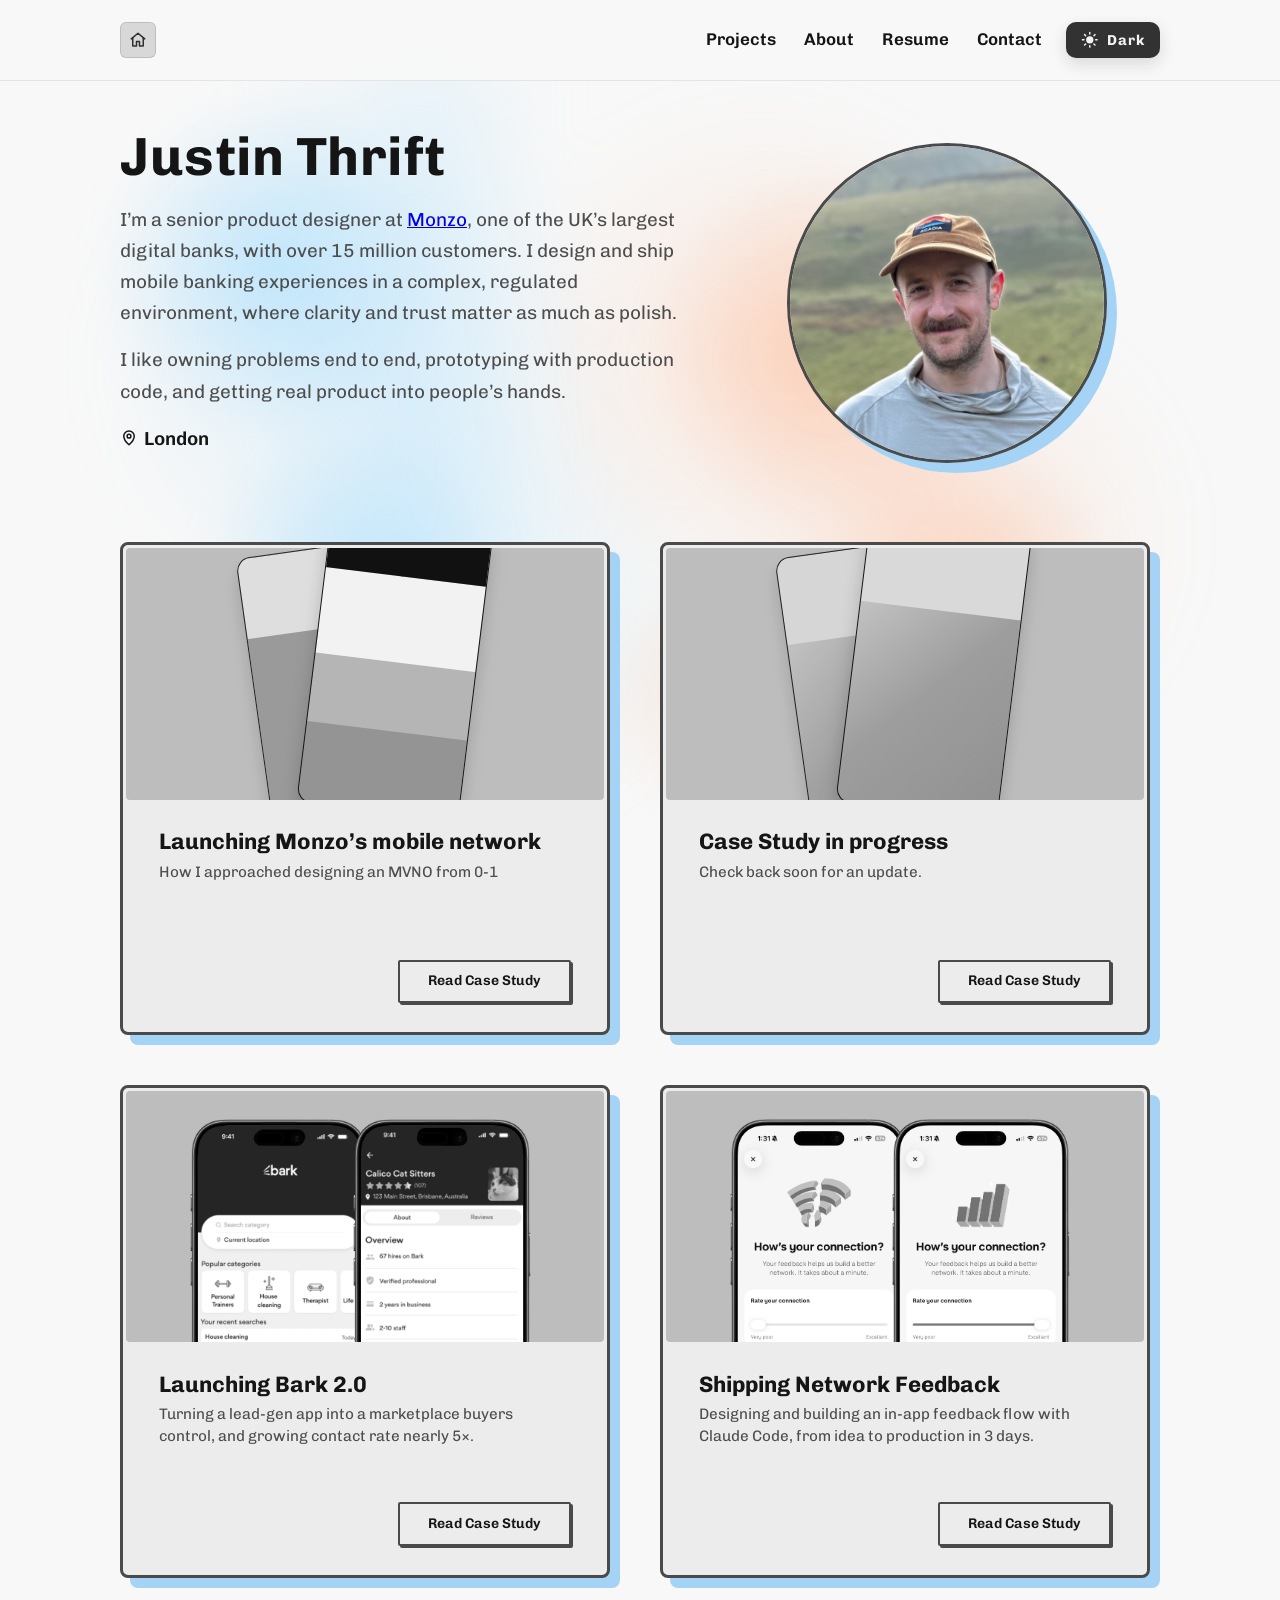
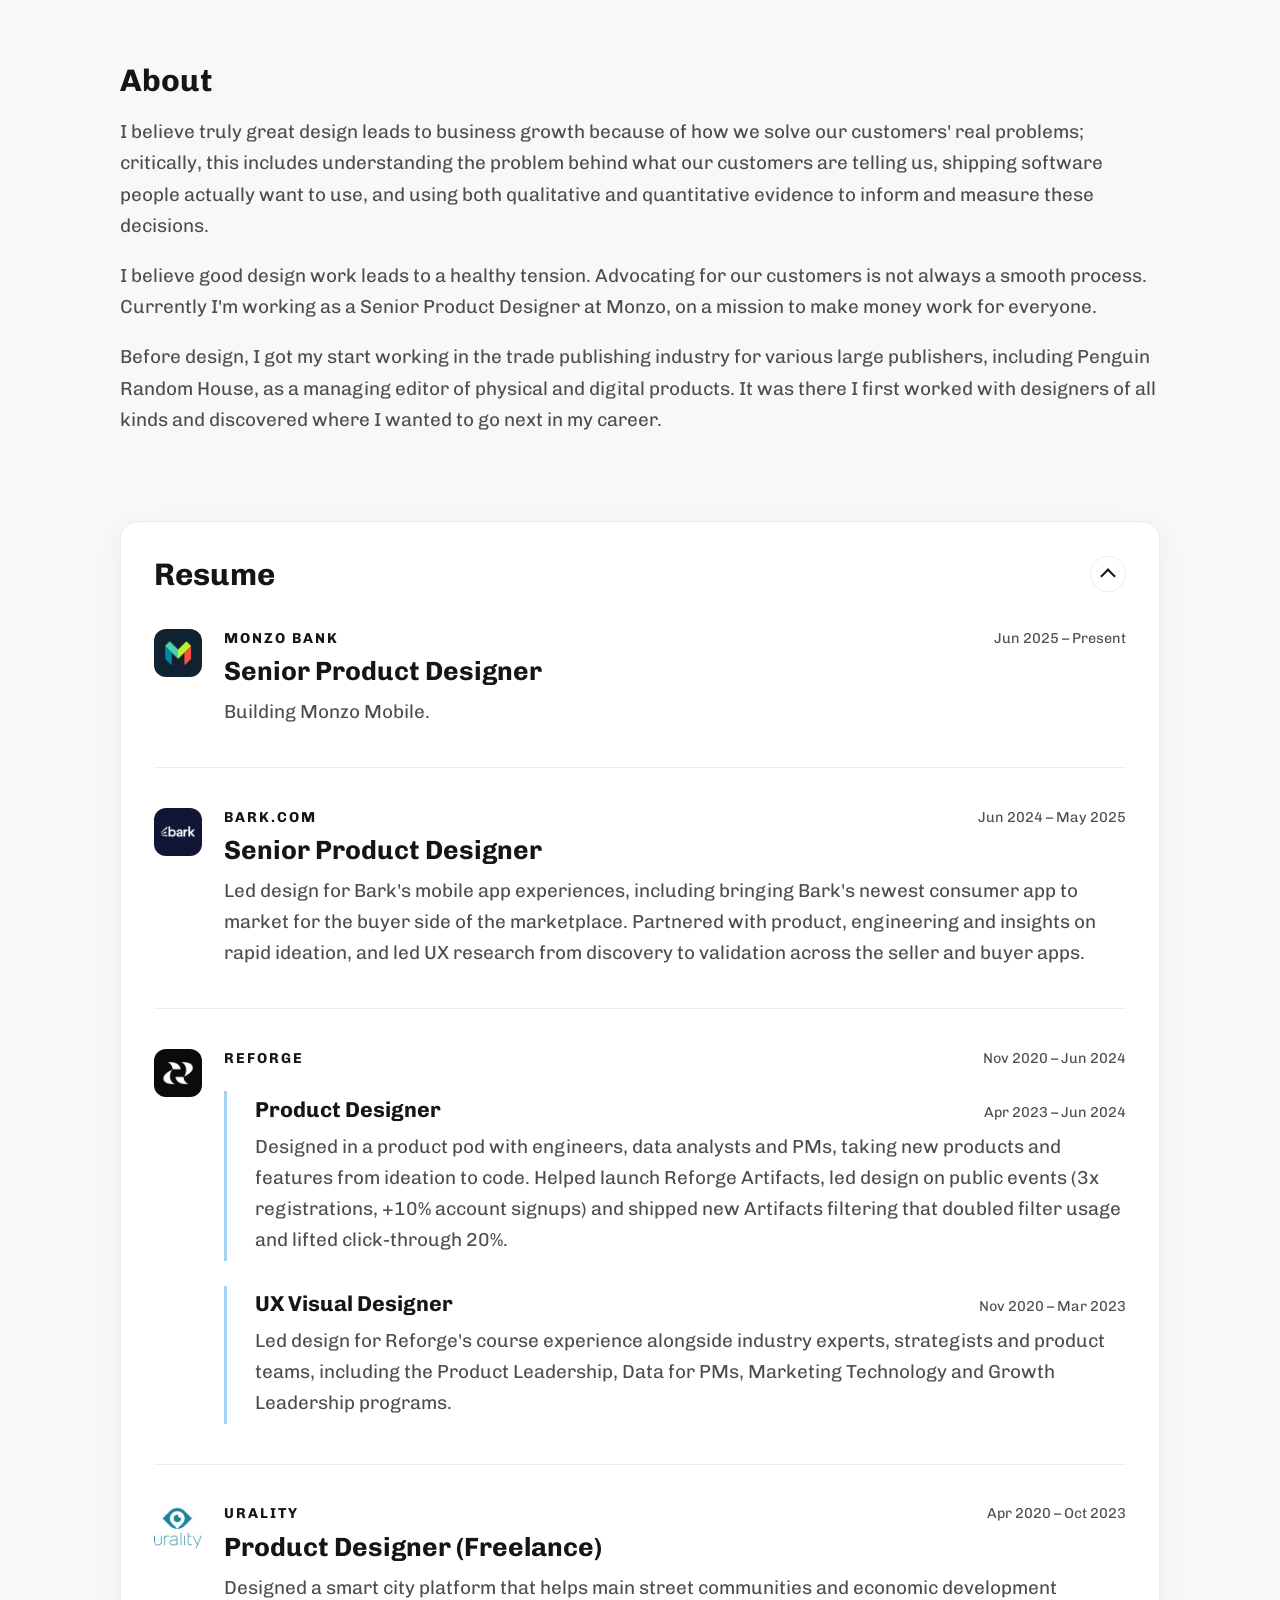
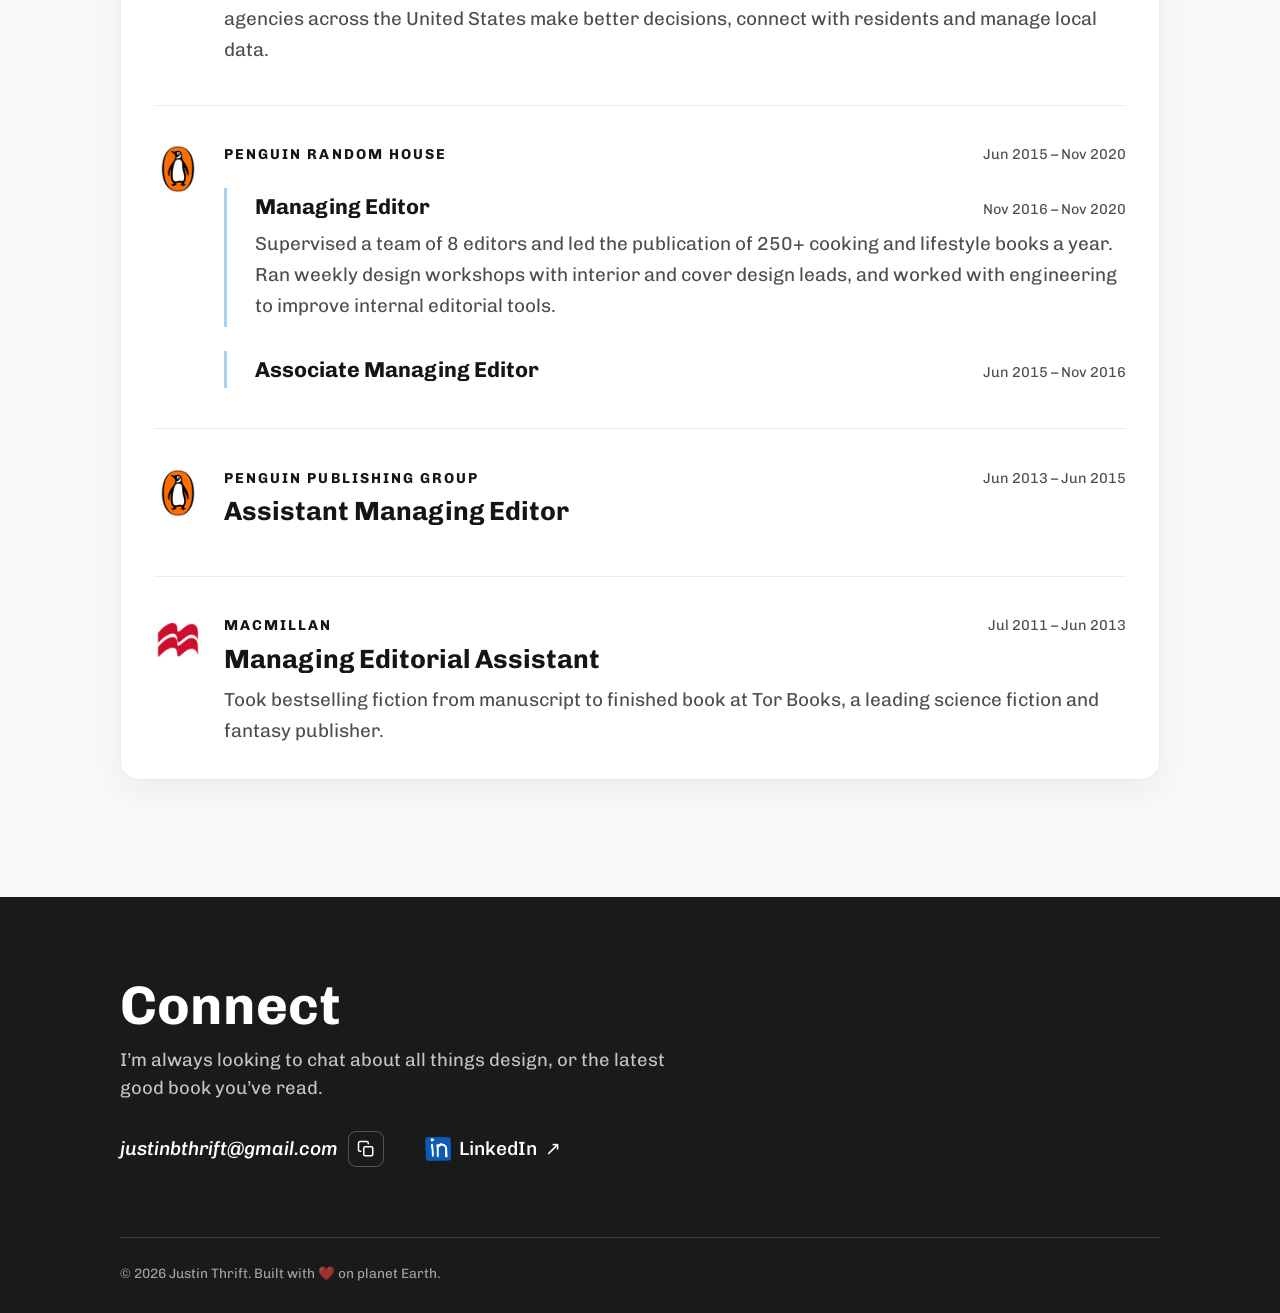
==== commit 22e53834: "Update Monzo case study card titles" ====
--- a/index.html
+++ b/index.html
@@ -97,8 +97,8 @@
                         </div>
                         <div class="study-card__body">
                             <div class="study-card__copy">
-                                <h3>Launching Monzo Mobile</h3>
-                                <p>How building and launching Monzo Mobile made Monzo more than a bank.</p>
+                                <h3>Launching Monzo’s mobile network</h3>
+                                <p>How I approached designing an MVNO from 0-1</p>
                             </div>
                             <span class="study-card__cta">Read Case Study</span>
                         </div>
@@ -113,8 +113,8 @@
                         </div>
                         <div class="study-card__body">
                             <div class="study-card__copy">
-                                <h3>Launching Travel eSIMs</h3>
-                                <p>Uniting travel connectivity with a clearer, faster eSIM experience.</p>
+                                <h3>Case Study in progress</h3>
+                                <p>Check back soon for an update.</p>
                             </div>
                             <span class="study-card__cta">Read Case Study</span>
                         </div>
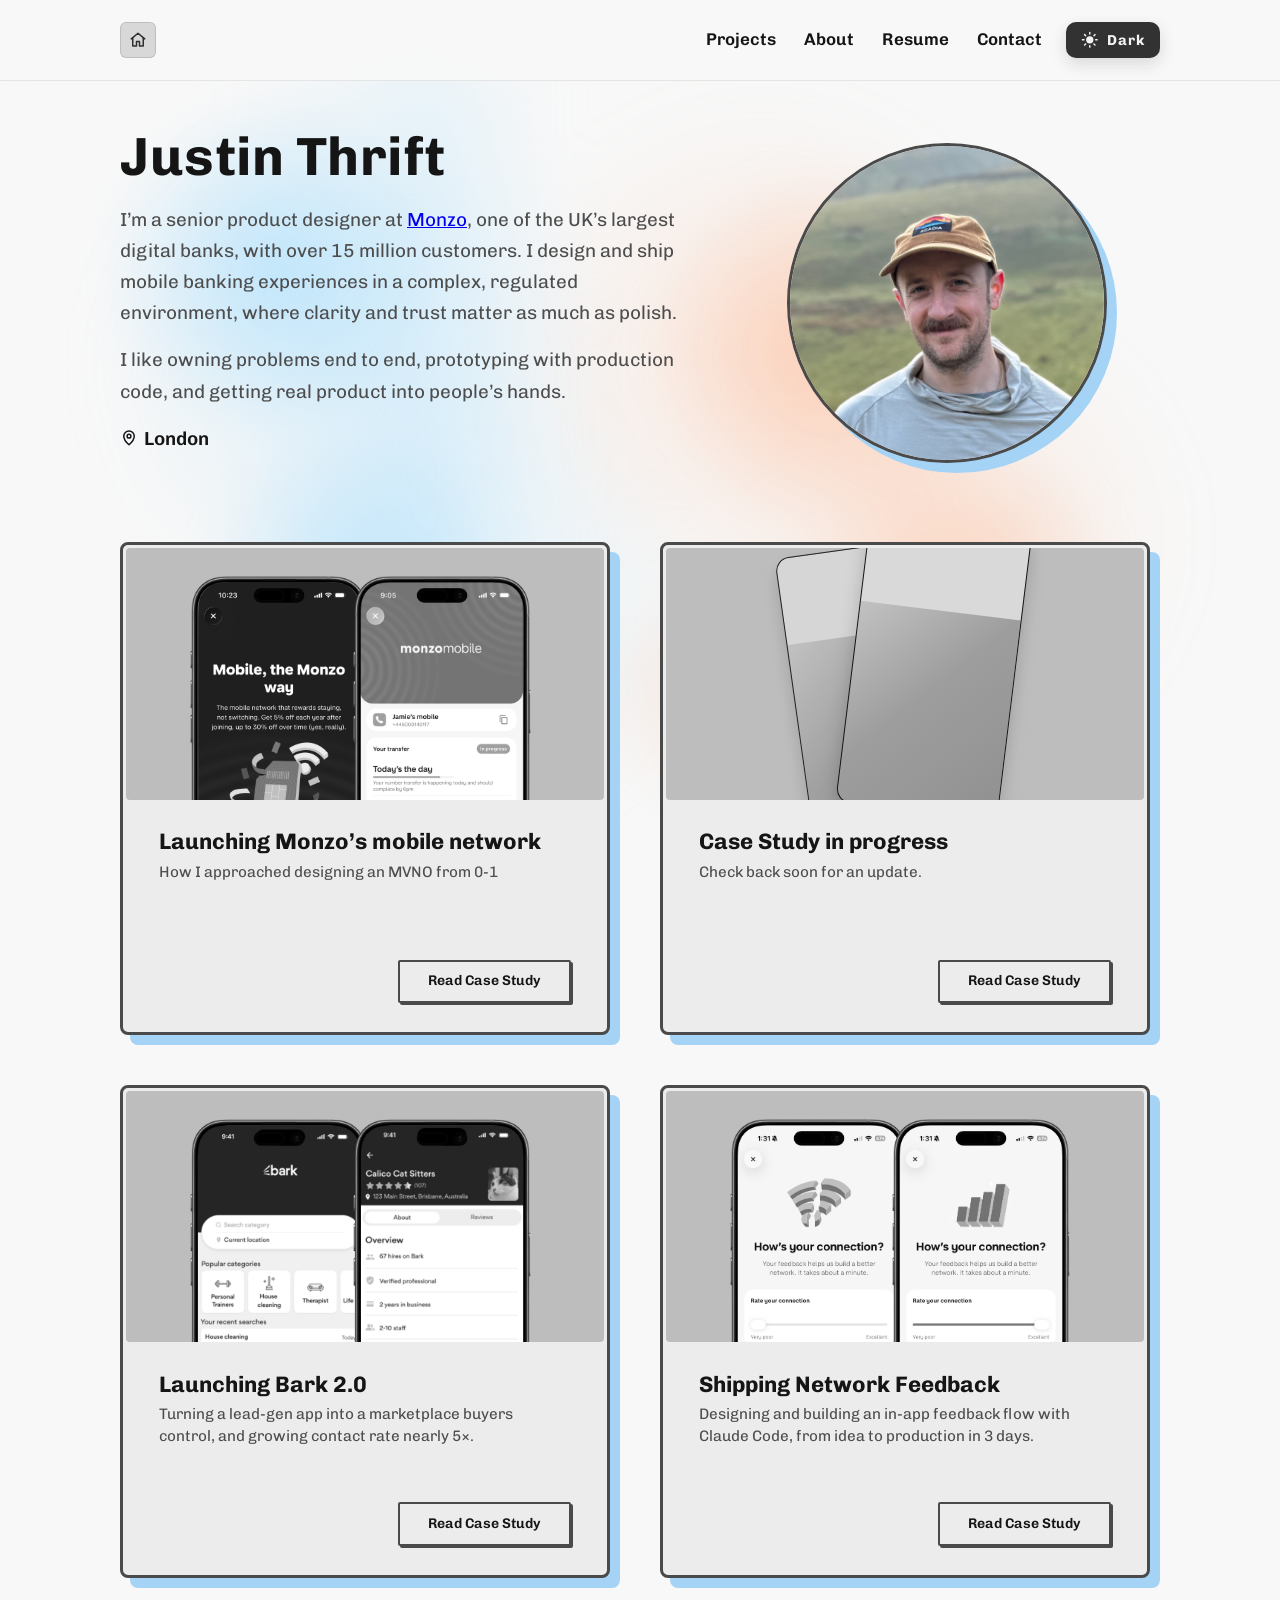
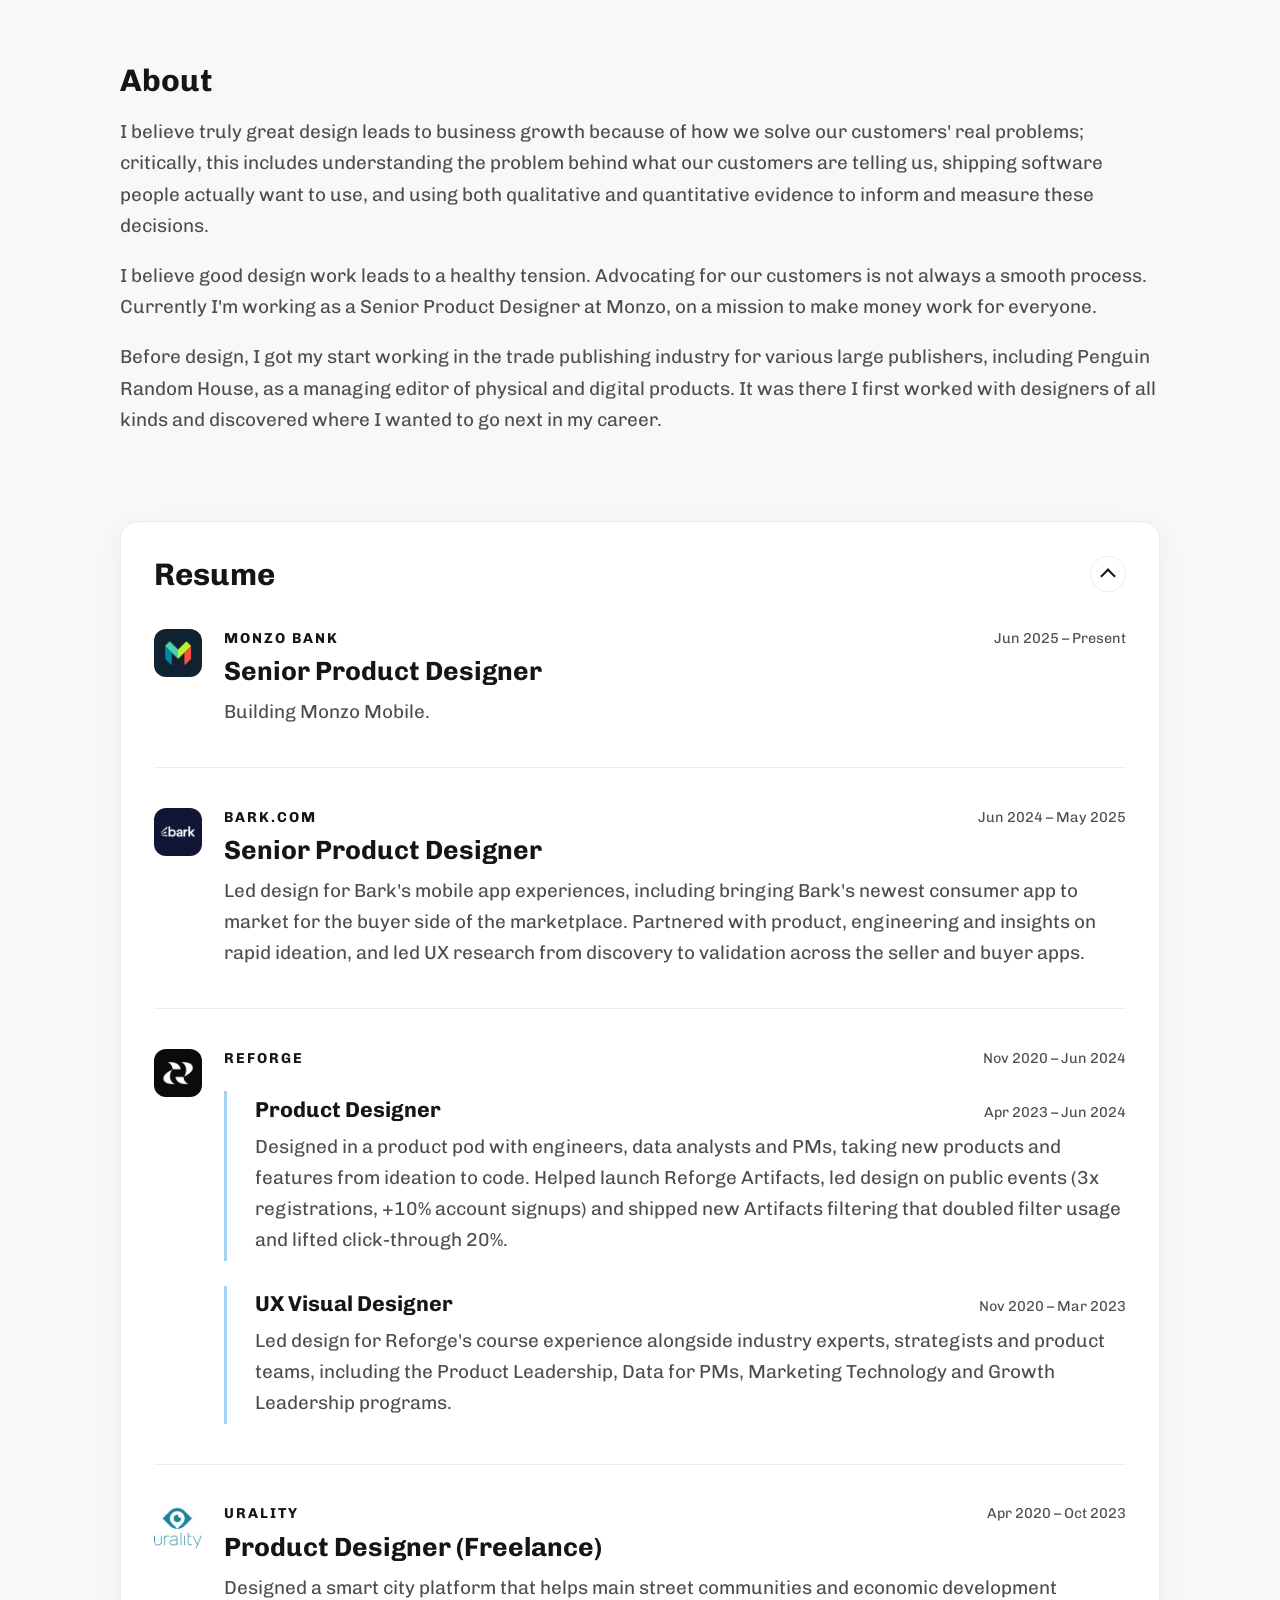
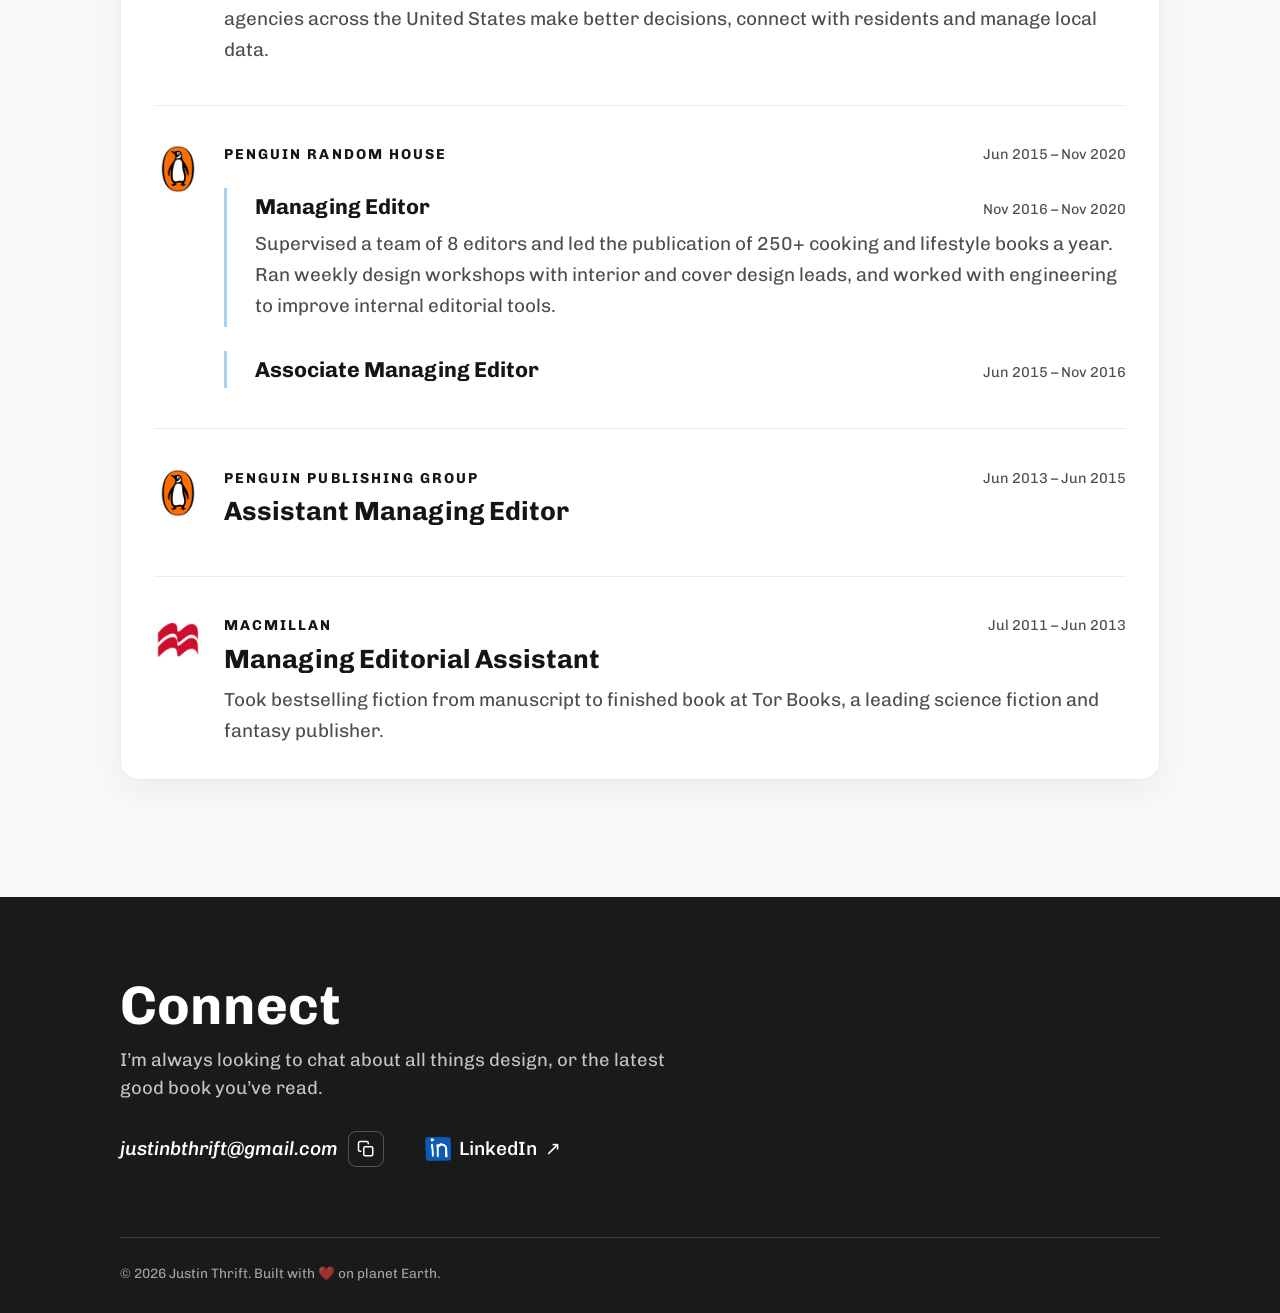
==== commit 35c816a1: "Add Monzo Mobile screens and update case study title" ====
--- a/index.html
+++ b/index.html
@@ -91,8 +91,14 @@
                     <a class="study-card" href="case-studies/monzo-mobile.html">
                         <div class="study-card__media">
                             <div class="study-card__visual" aria-hidden="true">
-                                <span class="study-card__device study-card__device--back"></span>
-                                <span class="study-card__device study-card__device--front"></span>
+                                <span class="study-card__phone study-card__phone--left phone-framed">
+                                    <img class="phone-framed__screen" src="images/monzo-mobile/screen-promo.webp" width="920" height="2000" alt="" loading="lazy">
+                                    <img class="phone-framed__frame" src="images/phone-frame.webp" width="978" height="2000" alt="" loading="lazy">
+                                </span>
+                                <span class="study-card__phone study-card__phone--right phone-framed">
+                                    <img class="phone-framed__screen" src="images/monzo-mobile/screen-home.webp" width="920" height="2000" alt="" loading="lazy">
+                                    <img class="phone-framed__frame" src="images/phone-frame.webp" width="978" height="2000" alt="" loading="lazy">
+                                </span>
                             </div>
                         </div>
                         <div class="study-card__body">
--- a/styles.css
+++ b/styles.css
@@ -1729,6 +1729,34 @@
     }
 }
 
+/* A bare app screen with the iPhone frame laid over it, so screens can be
+   exported without a bezel. Same size and look as the pre-framed phones
+   (978 x 2000). Used in the case study fan and on the home page cards. */
+.phone-framed {
+    display: block;
+    aspect-ratio: 978 / 2000;
+}
+
+/* The frame's screen opening, as % of the frame image
+   (same numbers as .phone-device__screen) */
+.phone-framed__screen {
+    position: absolute;
+    top: 2.5%;
+    left: 5.32%;
+    width: 89.37%;
+    height: 95%;
+    object-fit: cover;
+    object-position: top;
+    border-radius: 11.4% / 5.3%;
+}
+
+.phone-framed__frame {
+    position: absolute;
+    inset: 0;
+    width: 100%;
+    height: 100%;
+}
+
 /* Screens and slides inside a case study section */
 .case-figure {
     margin: clamp(1.25rem, 2vw, 2rem) 0 0;
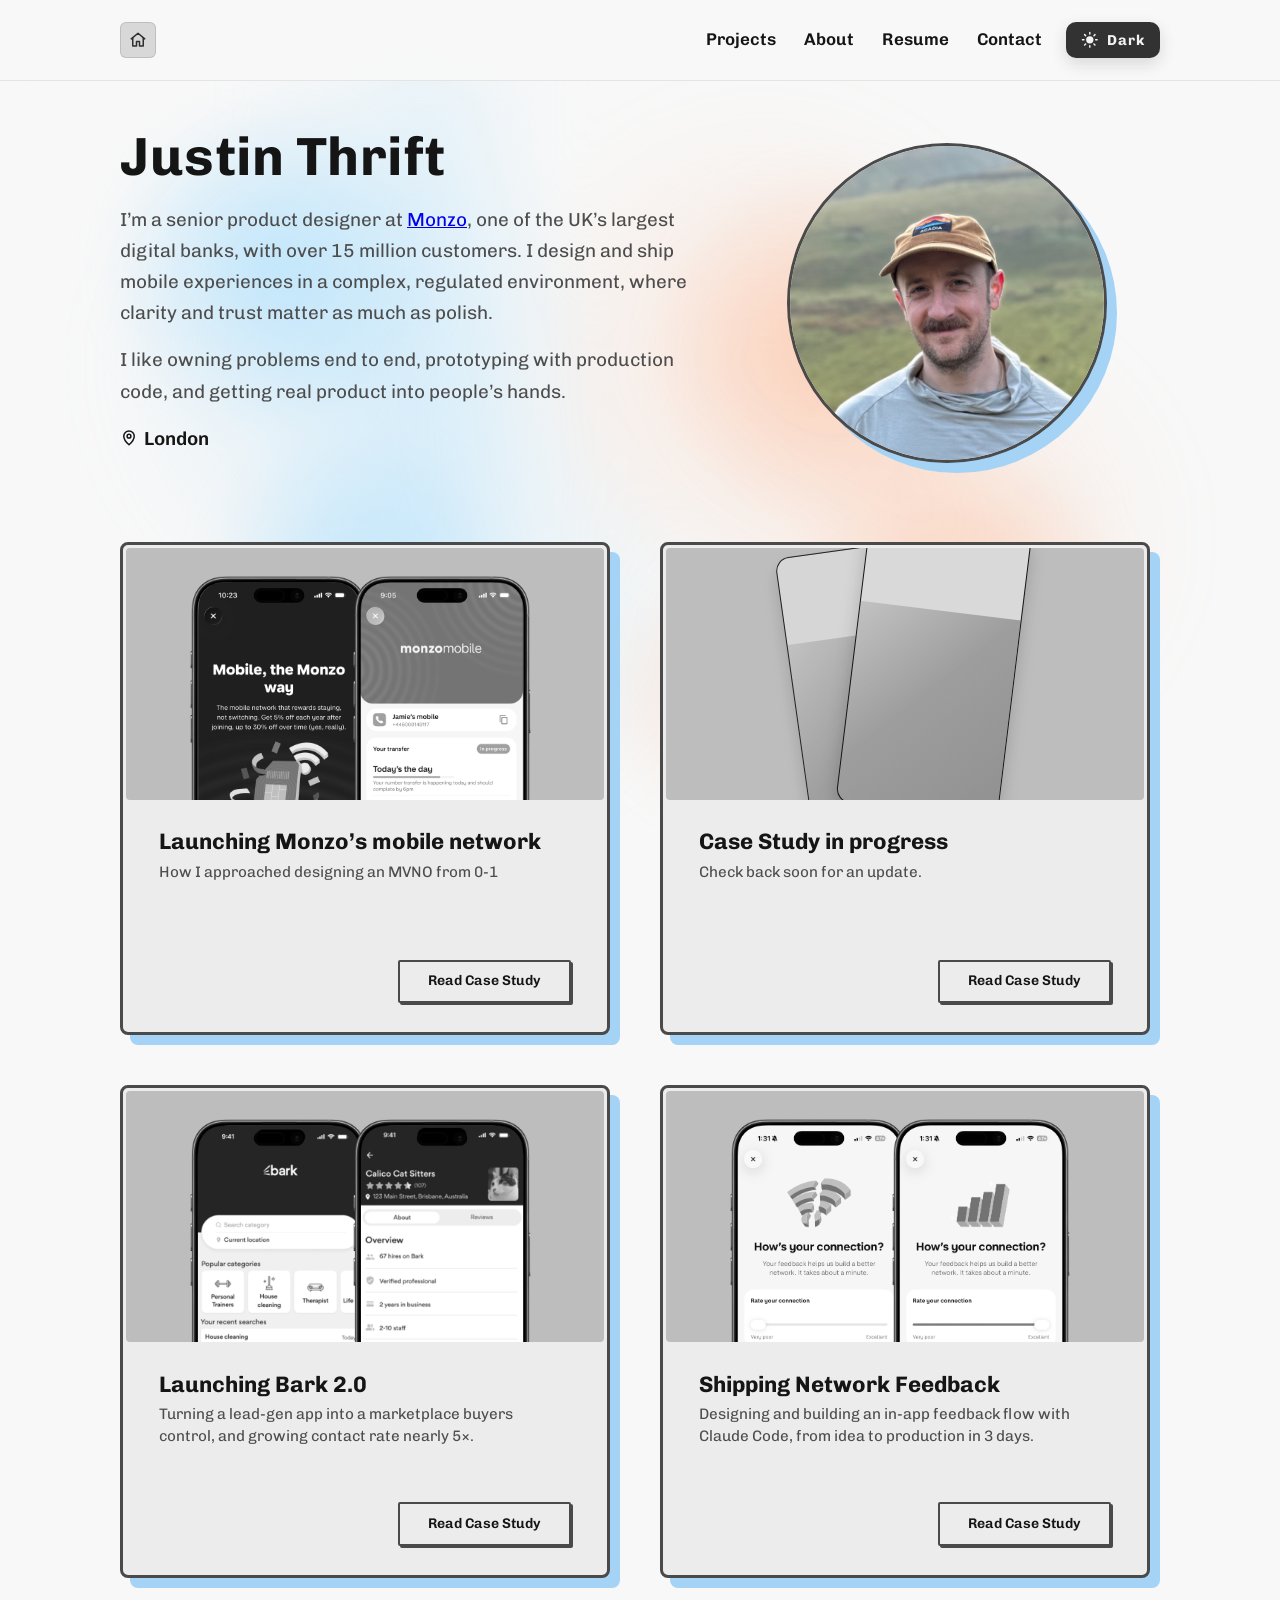
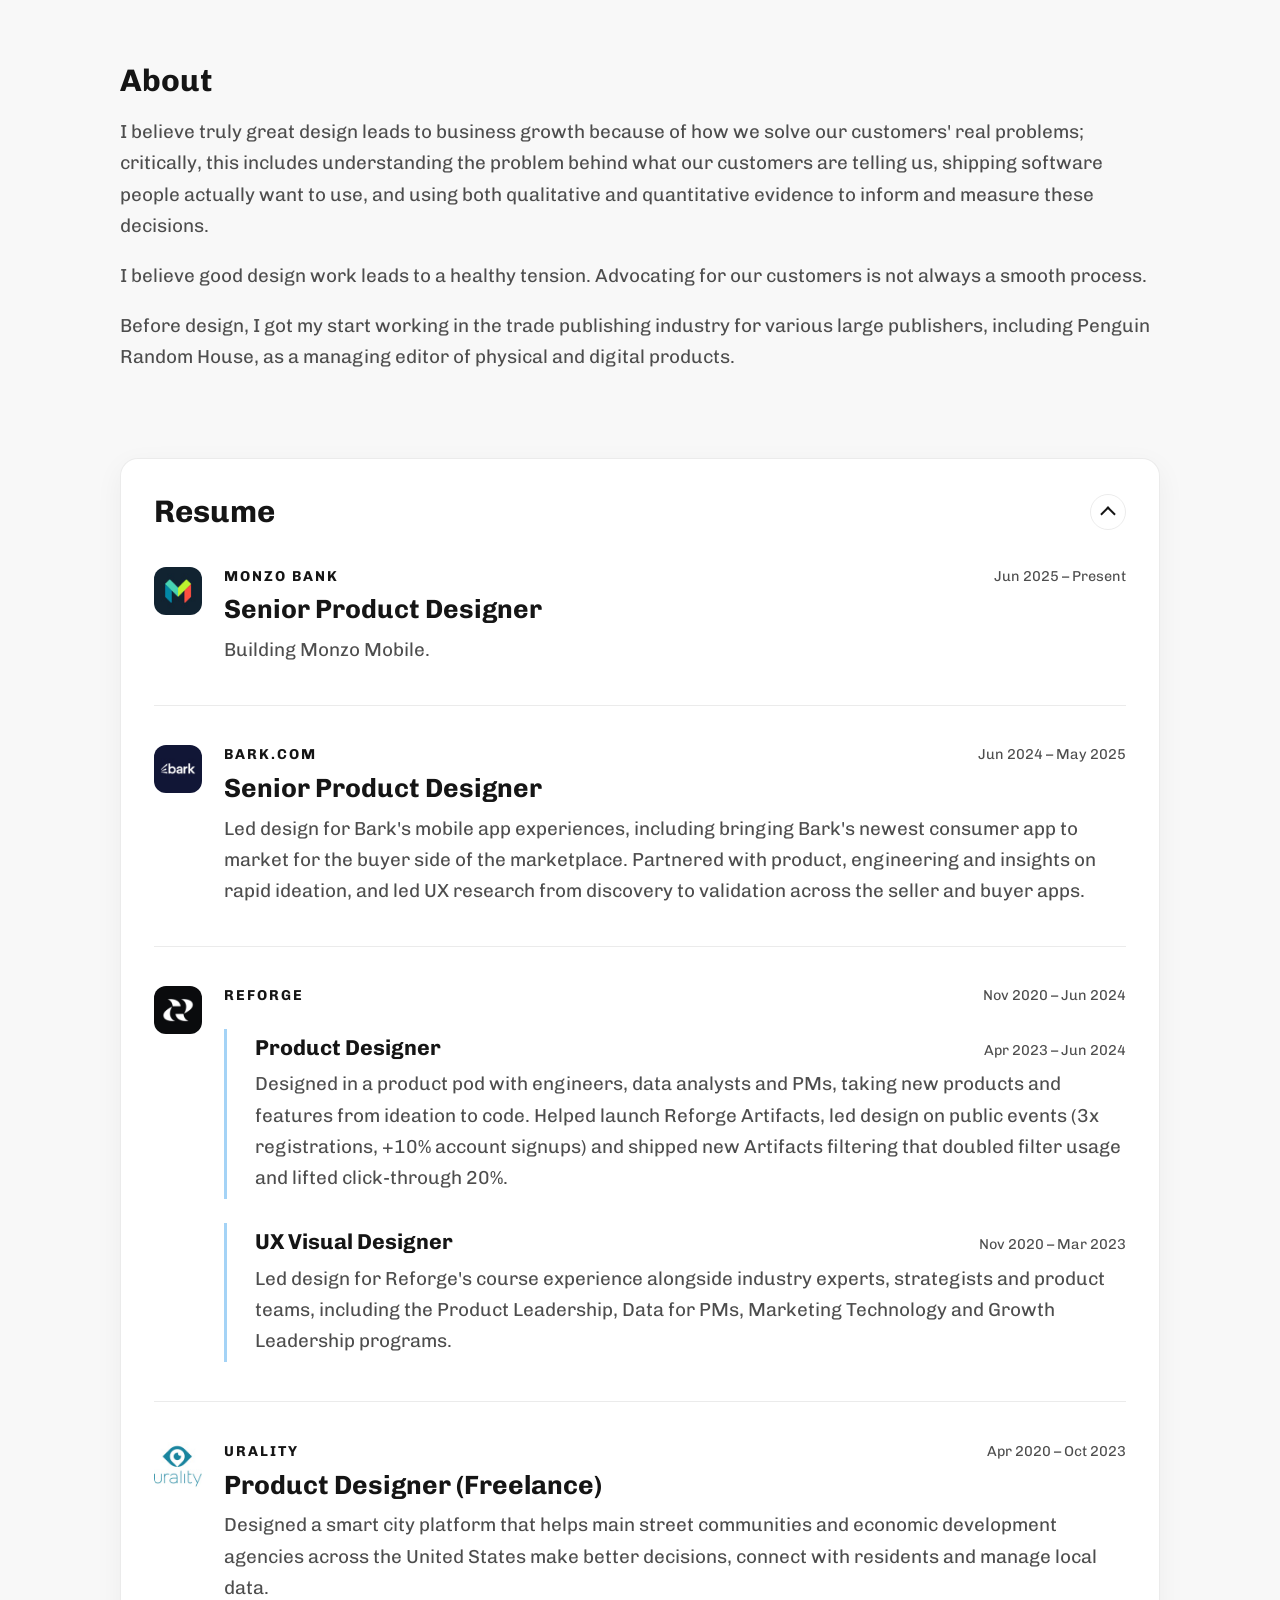
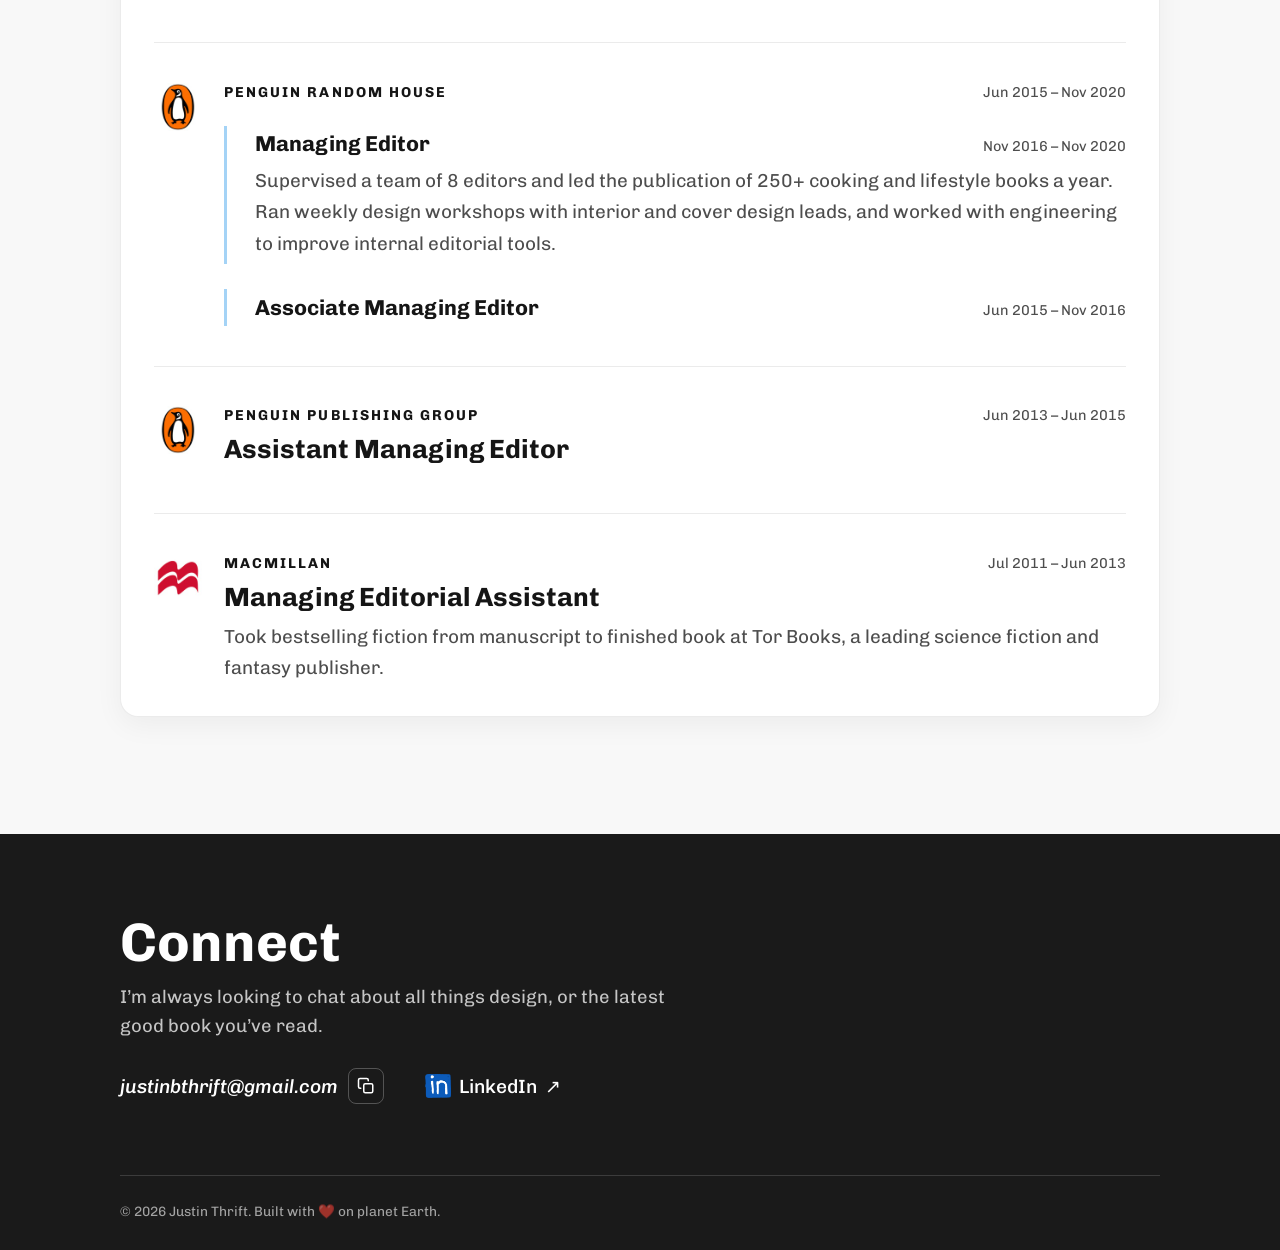
==== commit 6b9d2d65: "Trim home page intro and About copy" ====
--- a/index.html
+++ b/index.html
@@ -68,7 +68,7 @@
             <div class="container hero__inner">
                 <div class="hero__copy">
                     <h1 id="hero-heading">Justin Thrift</h1>
-                    <p>I’m a senior product designer at <a href="https://monzo.com/" target="_blank" rel="noopener noreferrer">Monzo</a>, one of the UK’s largest digital banks, with over 15 million customers. I design and ship mobile banking experiences in a complex, regulated environment, where clarity and trust matter as much as polish.</p>
+                    <p>I’m a senior product designer at <a href="https://monzo.com/" target="_blank" rel="noopener noreferrer">Monzo</a>, one of the UK’s largest digital banks, with over 15 million customers. I design and ship mobile experiences in a complex, regulated environment, where clarity and trust matter as much as polish.</p>
                     <p>I like owning problems end to end, prototyping with production code, and getting real product into people’s hands.</p>
                     <p class="hero__location">
                         <svg viewBox="0 0 24 24" width="18" height="18" aria-hidden="true" fill="none" stroke="currentColor" stroke-width="2" stroke-linecap="round" stroke-linejoin="round">
@@ -166,8 +166,8 @@
                 <article class="content-panel">
                     <h2 id="about-heading">About</h2>
                     <p>I believe truly great design leads to business growth because of how we solve our customers' real problems; critically, this includes understanding the problem behind what our customers are telling us, shipping software people actually want to use, and using both qualitative and quantitative evidence to inform and measure these decisions.</p>
-                    <p>I believe good design work leads to a healthy tension. Advocating for our customers is not always a smooth process. Currently I'm working as a Senior Product Designer at Monzo, on a mission to make money work for everyone.</p>
-                    <p>Before design, I got my start working in the trade publishing industry for various large publishers, including Penguin Random House, as a managing editor of physical and digital products. It was there I first worked with designers of all kinds and discovered where I wanted to go next in my career.</p>
+                    <p>I believe good design work leads to a healthy tension. Advocating for our customers is not always a smooth process.</p>
+                    <p>Before design, I got my start working in the trade publishing industry for various large publishers, including Penguin Random House, as a managing editor of physical and digital products.</p>
                 </article>
             </div>
         </section>
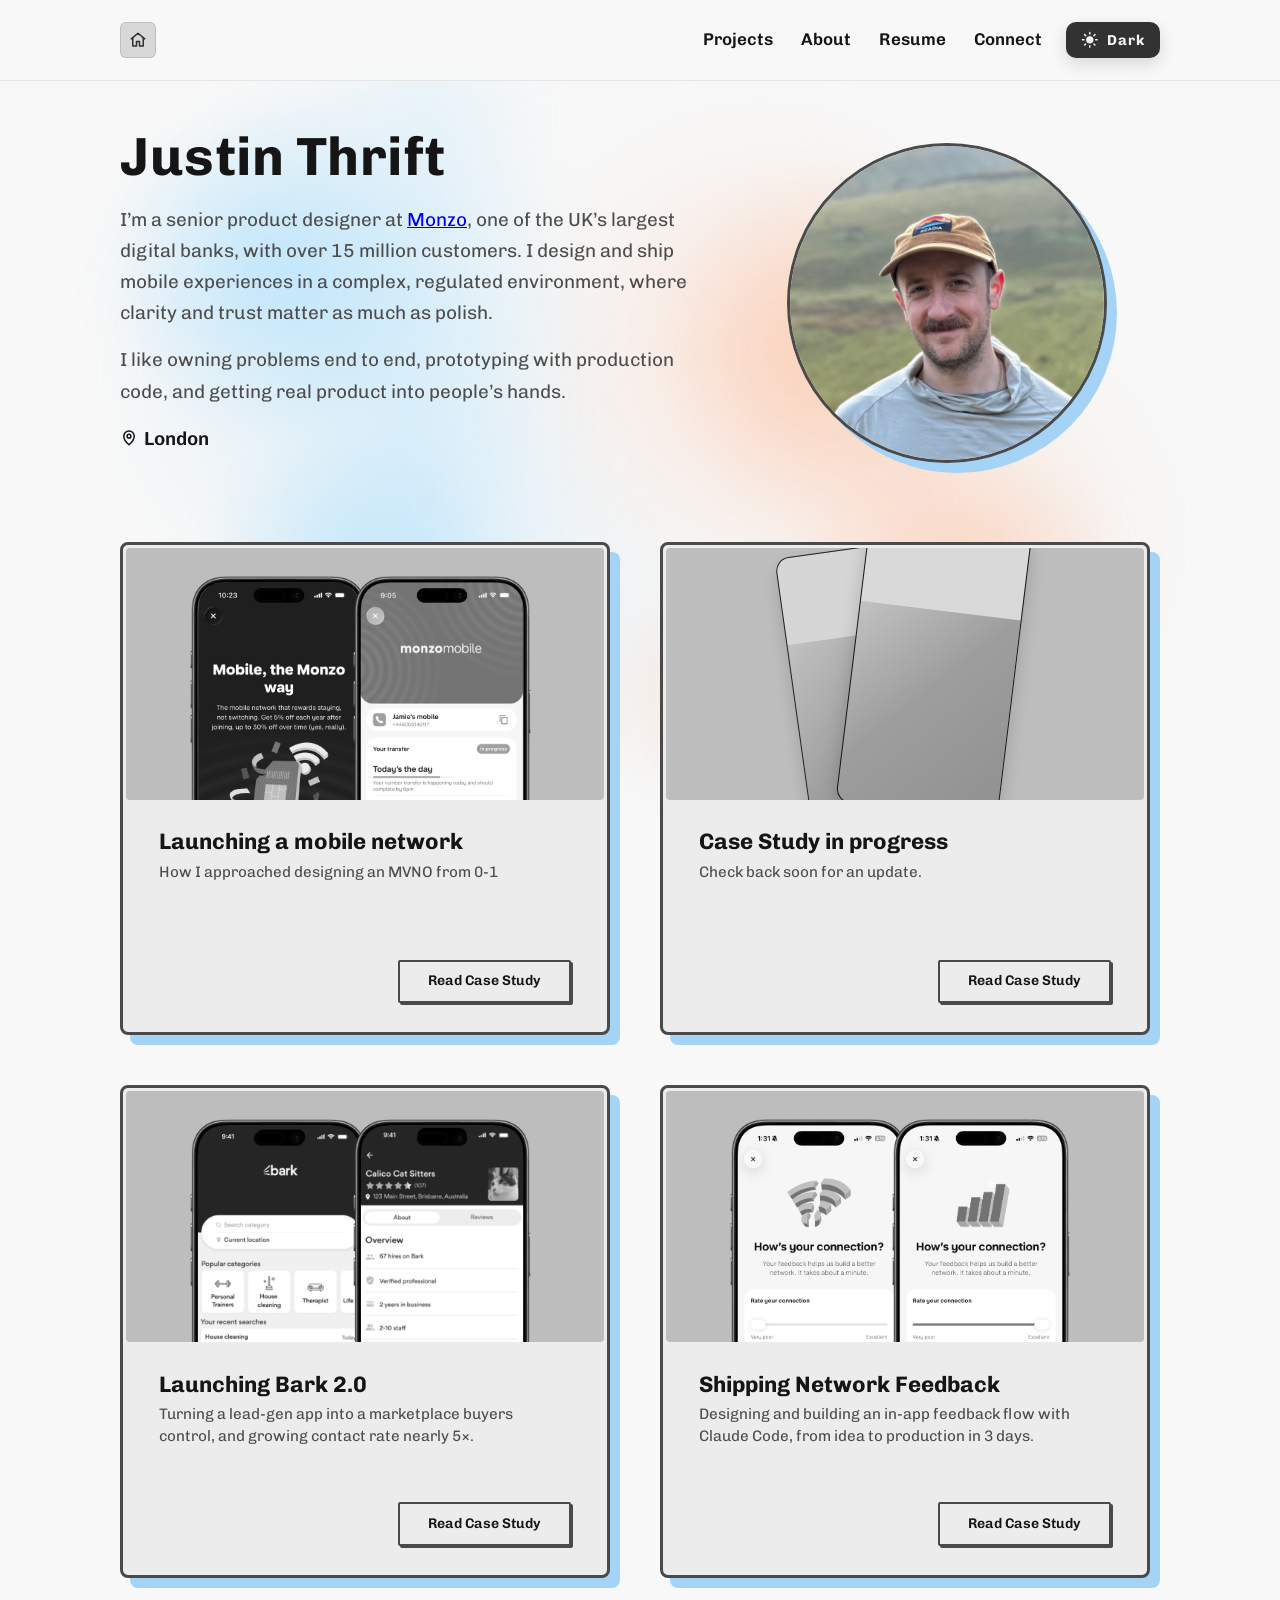
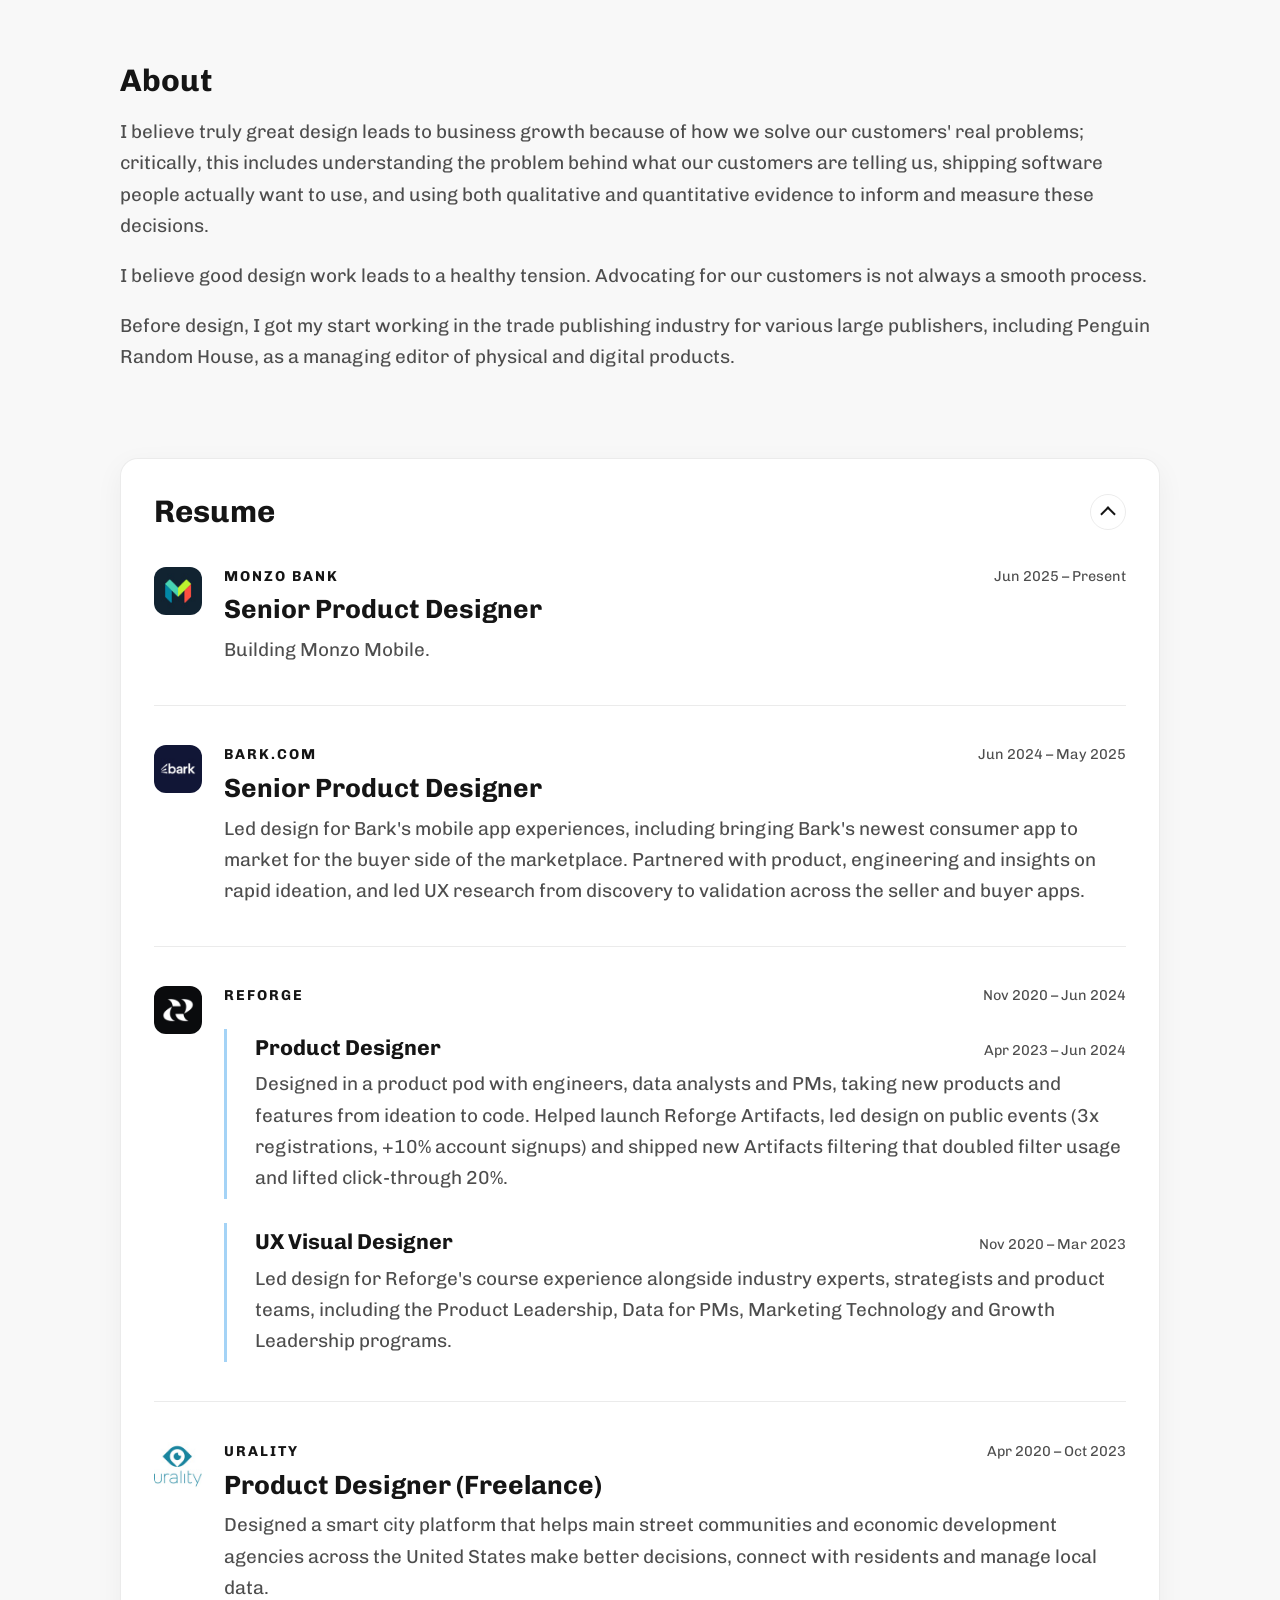
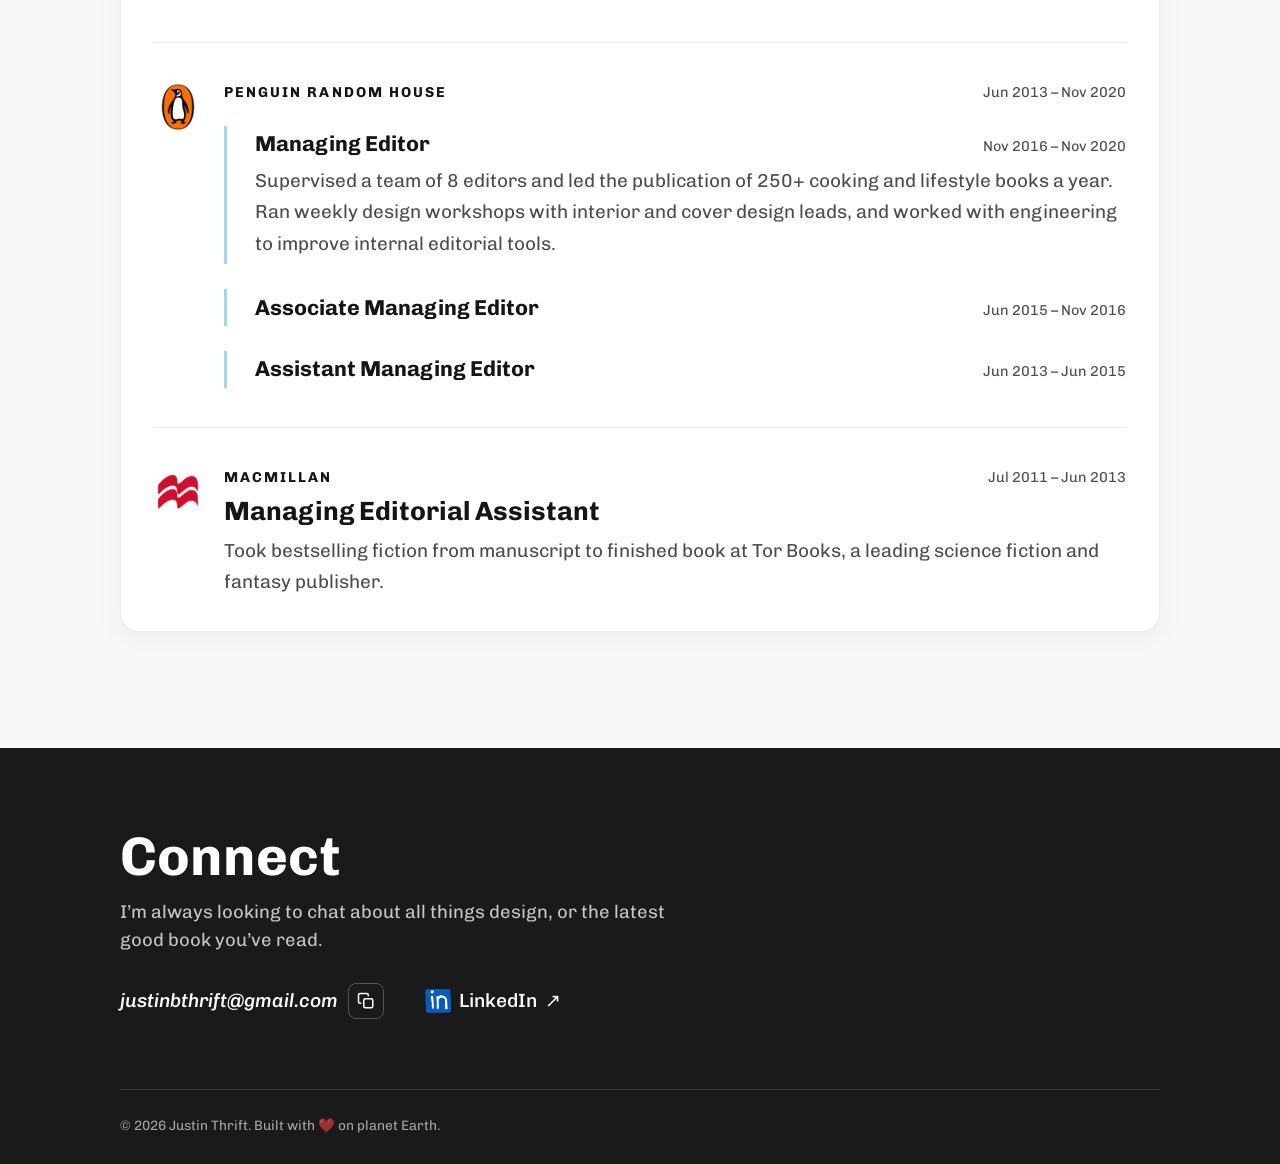
==== commit 57b5c01e: "Update mobile network case study, resume and navigation" ====
--- a/index.html
+++ b/index.html
@@ -34,7 +34,7 @@
                         <li><a href="#projects">Projects</a></li>
                         <li><a href="#about">About</a></li>
                         <li><a href="#resume">Resume</a></li>
-                        <li><a href="#contact">Contact</a></li>
+                        <li><a href="#contact">Connect</a></li>
                     </ul>
                 </nav>
 
@@ -59,7 +59,7 @@
             <li><a href="#projects">Projects</a></li>
             <li><a href="#about">About</a></li>
             <li><a href="#resume">Resume</a></li>
-            <li><a href="#contact">Contact</a></li>
+            <li><a href="#contact">Connect</a></li>
         </ul>
     </nav>
 
@@ -88,22 +88,22 @@
             <div class="container">
                 <h2 id="projects-heading" class="visually-hidden">Projects</h2>
                 <div class="cards-grid">
-                    <a class="study-card" href="case-studies/monzo-mobile.html">
+                    <a class="study-card" href="case-studies/mobile-network.html">
                         <div class="study-card__media">
                             <div class="study-card__visual" aria-hidden="true">
                                 <span class="study-card__phone study-card__phone--left phone-framed">
-                                    <img class="phone-framed__screen" src="images/monzo-mobile/screen-promo.webp" width="920" height="2000" alt="" loading="lazy">
+                                    <img class="phone-framed__screen" src="images/mobile-network/screen-promo.webp" width="920" height="2000" alt="" loading="lazy">
                                     <img class="phone-framed__frame" src="images/phone-frame.webp" width="978" height="2000" alt="" loading="lazy">
                                 </span>
                                 <span class="study-card__phone study-card__phone--right phone-framed">
-                                    <img class="phone-framed__screen" src="images/monzo-mobile/screen-home.webp" width="920" height="2000" alt="" loading="lazy">
+                                    <img class="phone-framed__screen" src="images/mobile-network/screen-home.webp" width="920" height="2000" alt="" loading="lazy">
                                     <img class="phone-framed__frame" src="images/phone-frame.webp" width="978" height="2000" alt="" loading="lazy">
                                 </span>
                             </div>
                         </div>
                         <div class="study-card__body">
                             <div class="study-card__copy">
-                                <h3>Launching Monzo’s mobile network</h3>
+                                <h3>Launching a mobile network</h3>
                                 <p>How I approached designing an MVNO from 0-1</p>
                             </div>
                             <span class="study-card__cta">Read Case Study</span>
@@ -237,7 +237,7 @@
                             <img class="resume-company__logo" src="images/logos/penguin-random-house.jpg" width="112" height="112" alt="" loading="lazy">
                             <div class="resume-row">
                                 <span class="resume-company__name">Penguin Random House</span>
-                                <span class="resume-dates">Jun 2015 – Nov 2020</span>
+                                <span class="resume-dates">Jun 2013 – Nov 2020</span>
                             </div>
                             <div class="resume-role">
                                 <div class="resume-row">
@@ -252,15 +252,12 @@
                                     <span class="resume-dates">Jun 2015 – Nov 2016</span>
                                 </div>
                             </div>
-                        </div>
-
-                        <div class="resume-company">
-                            <img class="resume-company__logo" src="images/logos/penguin-random-house.jpg" width="112" height="112" alt="" loading="lazy">
-                            <div class="resume-row">
-                                <span class="resume-company__name">Penguin Publishing Group</span>
-                                <span class="resume-dates">Jun 2013 – Jun 2015</span>
-                            </div>
-                            <h3 class="resume-title">Assistant Managing Editor</h3>
+                            <div class="resume-role">
+                                <div class="resume-row">
+                                    <h3 class="resume-title">Assistant Managing Editor</h3>
+                                    <span class="resume-dates">Jun 2013 – Jun 2015</span>
+                                </div>
+                            </div>
                         </div>
 
                         <div class="resume-company">
--- a/styles.css
+++ b/styles.css
@@ -1505,6 +1505,49 @@
     white-space: nowrap;
 }
 
+/* Metrics kept private: an eye-off icon in the same blue as the numbers,
+   at the same height so the labels line up as before */
+.case-metric__value--private {
+    display: flex;
+    align-items: center;
+    height: 1em;
+}
+
+.case-metric__icon {
+    width: auto;
+    height: 1em;
+}
+
+/* Small label across the top of the metrics row, styled like the section pills */
+.case-metrics__note {
+    grid-column: 1 / -1;
+    justify-self: start;
+    margin: 0;
+    padding: 0.4rem 0.75rem;
+    border-radius: 999px;
+    background: rgba(151, 217, 255, 0.35);
+    color: var(--text);
+    font-size: 0.7rem;
+    font-weight: 600;
+    letter-spacing: 0.08em;
+    line-height: 1.3;
+    text-transform: uppercase;
+}
+
+:root[data-theme="dark"] .case-metrics__note {
+    background: rgba(151, 217, 255, 0.16);
+    color: var(--brand-blue);
+}
+
+/* Plain note under the metrics row */
+.case-metrics__disclaimer {
+    grid-column: 1 / -1;
+    margin: 0;
+    color: var(--muted);
+    font-size: 0.85rem;
+    line-height: 1.4;
+}
+
 .case-metric__label {
     margin: 0;
     max-width: 16ch;
@@ -1843,6 +1886,108 @@
     border-radius: 0;
 }
 
+/* Interview quotes as speech bubbles that alternate left and right, like a
+   conversation. Bubbles stay light in dark mode, like the home page cards.
+   Left bubbles get the blue shadow, right bubbles the orange one. */
+.case-quotes__stage {
+    display: grid;
+    gap: clamp(2rem, 1.5rem + 2vw, 3rem);
+    padding: clamp(1.5rem, 1rem + 2.5vw, 3rem) clamp(1rem, 0.5rem + 3vw, 3rem);
+    border-radius: 18px;
+    border: 1px solid var(--line);
+    background: linear-gradient(160deg, rgba(151, 217, 255, 0.35), rgba(255, 177, 135, 0.25));
+}
+
+:root[data-theme="dark"] .case-quotes__stage {
+    background: linear-gradient(160deg, rgba(151, 217, 255, 0.12), rgba(255, 177, 135, 0.08));
+}
+
+.case-quotes__heading {
+    margin: 0 0 1.25rem;
+    color: var(--text);
+    font-size: 0.75rem;
+    font-weight: 700;
+    letter-spacing: 0.12em;
+    line-height: 1.4;
+    text-align: center;
+    text-transform: uppercase;
+}
+
+.case-quotes__list {
+    display: flex;
+    flex-direction: column;
+    gap: clamp(0.85rem, 0.6rem + 0.8vw, 1.25rem);
+    margin: 0;
+    padding: 0;
+    list-style: none;
+}
+
+.case-quotes__item {
+    display: flex;
+    justify-content: flex-start;
+}
+
+.case-quotes__item:nth-child(even) {
+    justify-content: flex-end;
+}
+
+.case-quotes .case-quotes__bubble {
+    --bubble-shadow: var(--card-shadow-blue);
+    max-width: min(32rem, 82%);
+    margin: 0;
+    padding: 0.9rem 1.15rem;
+    border: 2px solid var(--card-stroke);
+    /* The squared-off corner is the bubble's tail, pointing at the speaker */
+    border-radius: 20px 20px 20px 4px;
+    background: #fff;
+    box-shadow: 4px 4px 0 0 var(--bubble-shadow);
+    color: #151515;
+    font-size: clamp(0.98rem, 0.92rem + 0.3vw, 1.1rem);
+    font-weight: 500;
+    line-height: 1.45;
+    text-wrap: pretty;
+}
+
+.case-quotes__item:nth-child(even) .case-quotes__bubble {
+    --bubble-shadow: var(--brand-orange);
+    border-radius: 20px 20px 4px 20px;
+}
+
+/* Scroll animation, set up by scripts/reveal.js. Each bubble slides in from
+   its own side and grows out of its tail, as if someone just said it.
+   Without JavaScript, or with reduced motion, the bubbles simply show. */
+.quotes-ready .case-quotes__bubble {
+    opacity: 0;
+    transform: translateX(-28px) scale(0.92);
+    transform-origin: bottom left;
+    transition: opacity 0.5s ease, transform 0.7s cubic-bezier(0.22, 1, 0.36, 1);
+    transition-delay: var(--delay, 0s);
+}
+
+.quotes-ready .case-quotes__item:nth-child(even) .case-quotes__bubble {
+    transform: translateX(28px) scale(0.92);
+    transform-origin: bottom right;
+}
+
+.quotes-ready .case-quotes__item.is-visible .case-quotes__bubble {
+    opacity: 1;
+    transform: none;
+}
+
+@media (max-width: 560px) {
+    .case-quotes .case-quotes__bubble {
+        max-width: 90%;
+    }
+}
+
+@media (prefers-reduced-motion: reduce) {
+    .quotes-ready .case-quotes__bubble {
+        opacity: 1;
+        transform: none;
+        transition: none;
+    }
+}
+
 /* UK tile map: each region is a rounded tile in roughly its real position */
 .case-map__stage {
     display: grid;
